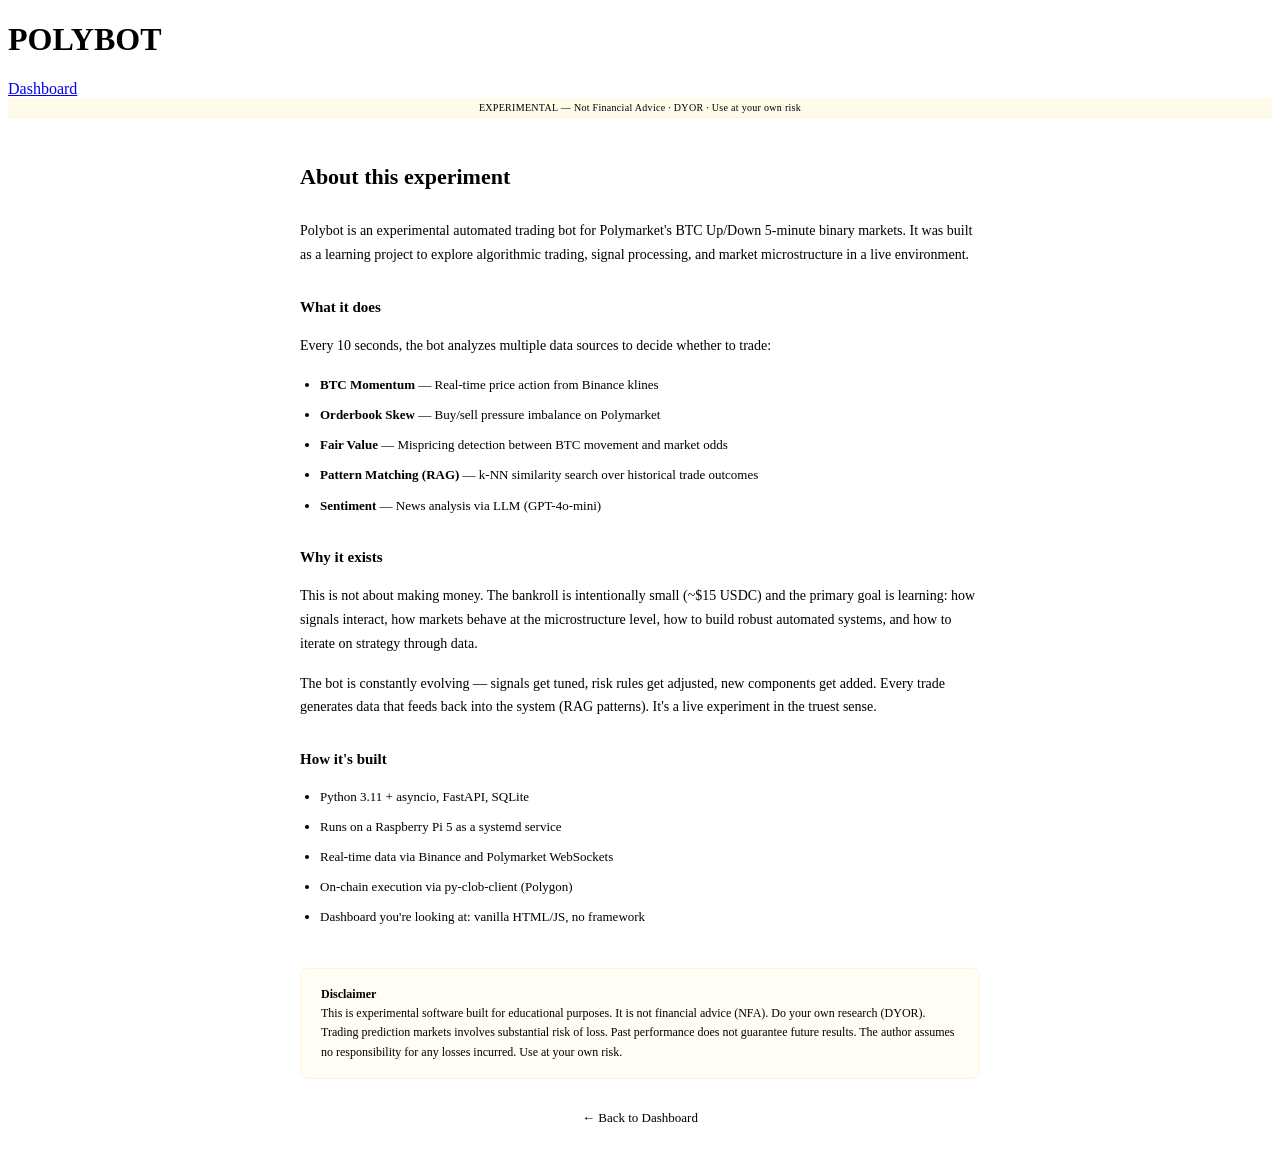
==== web/static/about.html @ 40934315 "Late-entry strategy, disable TP/SL, faster resolution, USDC swap, UI fixes - Add max_time_remaining_" ====
<!DOCTYPE html>
<html lang="en">
<head>
    <meta charset="UTF-8">
    <meta name="viewport" content="width=device-width, initial-scale=1.0">
    <title>About Polybot</title>
    <link rel="stylesheet" href="/static/style.css?v=6">
</head>
<body>
    <header>
        <div class="header-left">
            <h1>POLYBOT</h1>
        </div>
        <div class="header-right">
            <a href="/" class="header-link">Dashboard</a>
        </div>
    </header>
    <div style="padding:4px 0;background:rgba(255,200,0,0.08);border-bottom:1px solid rgba(255,200,0,0.15);text-align:center;font-family:var(--font-sans);font-size:10px;color:var(--text-dim);letter-spacing:0.3px">
        EXPERIMENTAL &mdash; Not Financial Advice &middot; DYOR &middot; Use at your own risk
    </div>

    <div style="max-width:680px;margin:40px auto;padding:0 20px;font-family:var(--font-sans);color:var(--text-primary);line-height:1.7">

        <h2 style="font-size:22px;font-weight:700;margin-bottom:24px;color:var(--text-primary)">About this experiment</h2>

        <p style="color:var(--text-dim);font-size:14px;margin-bottom:20px">
            Polybot is an experimental automated trading bot for
            <a href="https://polymarket.com" target="_blank" style="color:var(--accent);text-decoration:none">Polymarket</a>'s
            BTC Up/Down 5-minute binary markets. It was built as a learning project to explore algorithmic trading,
            signal processing, and market microstructure in a live environment.
        </p>

        <h3 style="font-size:15px;font-weight:600;margin:28px 0 12px;color:var(--text-primary)">What it does</h3>
        <p style="color:var(--text-dim);font-size:14px;margin-bottom:16px">
            Every 10 seconds, the bot analyzes multiple data sources to decide whether to trade:
        </p>
        <ul style="color:var(--text-dim);font-size:13px;margin-bottom:20px;padding-left:20px">
            <li style="margin-bottom:8px"><strong style="color:var(--text-primary)">BTC Momentum</strong> &mdash; Real-time price action from Binance klines</li>
            <li style="margin-bottom:8px"><strong style="color:var(--text-primary)">Orderbook Skew</strong> &mdash; Buy/sell pressure imbalance on Polymarket</li>
            <li style="margin-bottom:8px"><strong style="color:var(--text-primary)">Fair Value</strong> &mdash; Mispricing detection between BTC movement and market odds</li>
            <li style="margin-bottom:8px"><strong style="color:var(--text-primary)">Pattern Matching (RAG)</strong> &mdash; k-NN similarity search over historical trade outcomes</li>
            <li style="margin-bottom:8px"><strong style="color:var(--text-primary)">Sentiment</strong> &mdash; News analysis via LLM (GPT-4o-mini)</li>
        </ul>

        <h3 style="font-size:15px;font-weight:600;margin:28px 0 12px;color:var(--text-primary)">Why it exists</h3>
        <p style="color:var(--text-dim);font-size:14px;margin-bottom:16px">
            This is not about making money. The bankroll is intentionally small (~$15 USDC) and the primary
            goal is learning: how signals interact, how markets behave at the microstructure level, how to build
            robust automated systems, and how to iterate on strategy through data.
        </p>
        <p style="color:var(--text-dim);font-size:14px;margin-bottom:16px">
            The bot is constantly evolving &mdash; signals get tuned, risk rules get adjusted, new components
            get added. Every trade generates data that feeds back into the system (RAG patterns). It's a live
            experiment in the truest sense.
        </p>

        <h3 style="font-size:15px;font-weight:600;margin:28px 0 12px;color:var(--text-primary)">How it's built</h3>
        <ul style="color:var(--text-dim);font-size:13px;margin-bottom:20px;padding-left:20px">
            <li style="margin-bottom:8px">Python 3.11 + asyncio, FastAPI, SQLite</li>
            <li style="margin-bottom:8px">Runs on a Raspberry Pi 5 as a systemd service</li>
            <li style="margin-bottom:8px">Real-time data via Binance and Polymarket WebSockets</li>
            <li style="margin-bottom:8px">On-chain execution via py-clob-client (Polygon)</li>
            <li style="margin-bottom:8px">Dashboard you're looking at: vanilla HTML/JS, no framework</li>
        </ul>

        <div style="margin:40px 0 24px;padding:16px 20px;border:1px solid rgba(255,200,0,0.15);border-radius:8px;background:rgba(255,200,0,0.04);font-size:12px;color:var(--text-dim);line-height:1.6">
            <strong style="color:var(--yellow)">Disclaimer</strong><br>
            This is experimental software built for educational purposes. It is not financial advice (NFA).
            Do your own research (DYOR). Trading prediction markets involves substantial risk of loss.
            Past performance does not guarantee future results. The author assumes no responsibility
            for any losses incurred. Use at your own risk.
        </div>

        <div style="text-align:center;margin-bottom:40px">
            <a href="/" style="color:var(--accent);text-decoration:none;font-size:13px">&larr; Back to Dashboard</a>
        </div>
    </div>
</body>
</html>
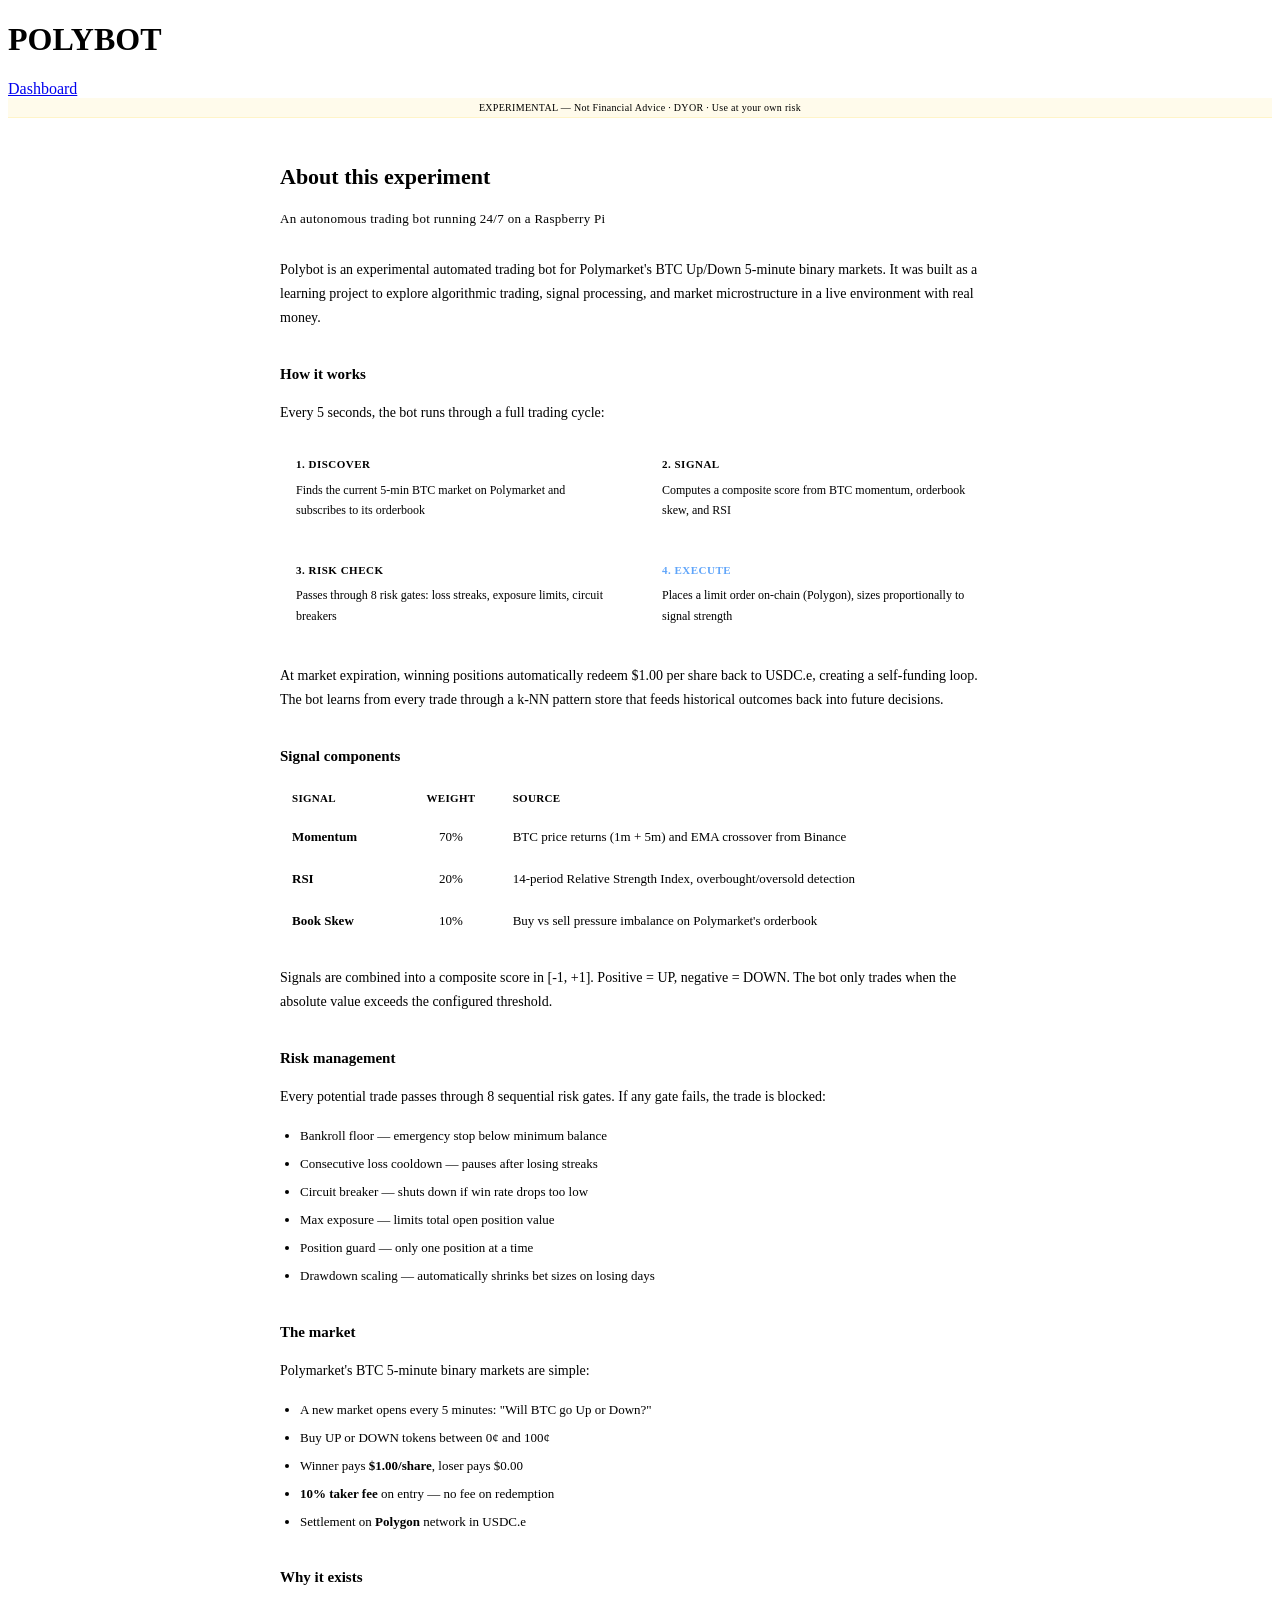
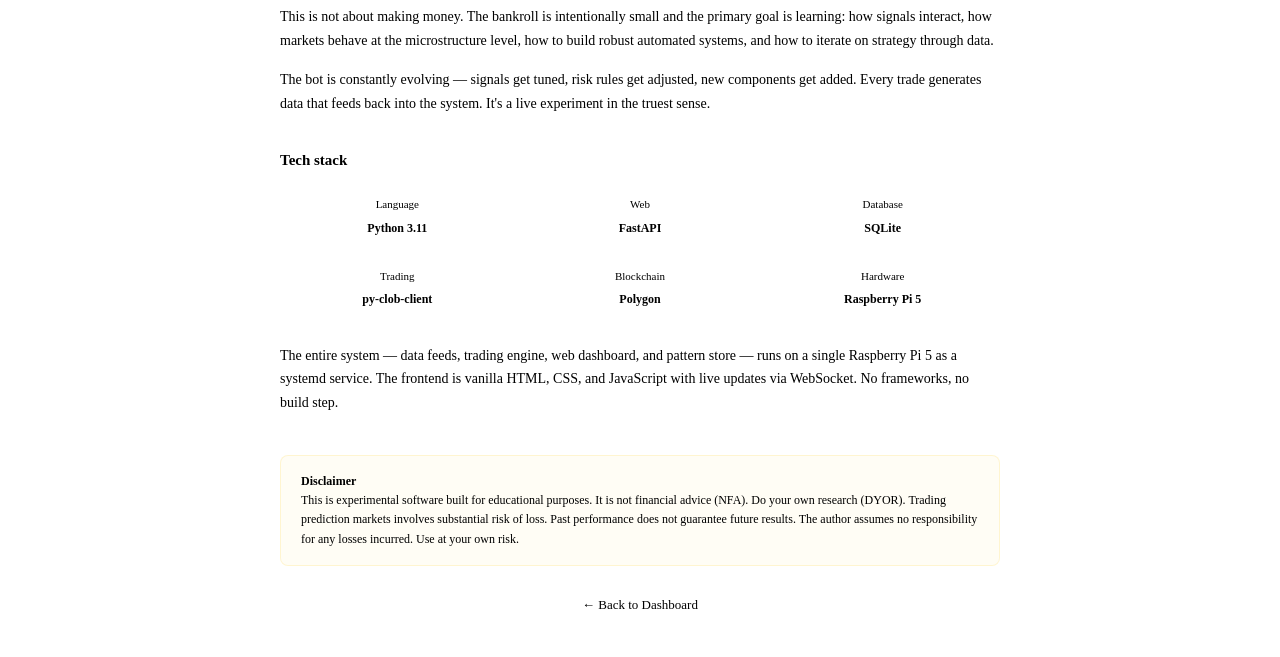
==== commit db4c48e4: "Add comprehensive README and redesign About page - Detailed README with architecture, signal engine," ====
--- a/web/static/about.html
+++ b/web/static/about.html
@@ -4,7 +4,7 @@
     <meta charset="UTF-8">
     <meta name="viewport" content="width=device-width, initial-scale=1.0">
     <title>About Polybot</title>
-    <link rel="stylesheet" href="/static/style.css?v=6">
+    <link rel="stylesheet" href="/static/style.css?v=12">
 </head>
 <body>
     <header>
@@ -19,50 +19,162 @@
         EXPERIMENTAL &mdash; Not Financial Advice &middot; DYOR &middot; Use at your own risk
     </div>
 
-    <div style="max-width:680px;margin:40px auto;padding:0 20px;font-family:var(--font-sans);color:var(--text-primary);line-height:1.7">
+    <div style="max-width:720px;margin:40px auto;padding:0 20px;font-family:var(--font-sans);color:var(--text-primary);line-height:1.7">
 
-        <h2 style="font-size:22px;font-weight:700;margin-bottom:24px;color:var(--text-primary)">About this experiment</h2>
+        <h2 style="font-size:22px;font-weight:700;margin-bottom:8px;color:var(--text-primary)">About this experiment</h2>
+        <p style="color:var(--text-dim);font-size:13px;margin-bottom:28px;letter-spacing:0.3px">
+            An autonomous trading bot running 24/7 on a Raspberry Pi
+        </p>
 
         <p style="color:var(--text-dim);font-size:14px;margin-bottom:20px">
             Polybot is an experimental automated trading bot for
             <a href="https://polymarket.com" target="_blank" style="color:var(--accent);text-decoration:none">Polymarket</a>'s
             BTC Up/Down 5-minute binary markets. It was built as a learning project to explore algorithmic trading,
-            signal processing, and market microstructure in a live environment.
+            signal processing, and market microstructure in a live environment with real money.
         </p>
 
-        <h3 style="font-size:15px;font-weight:600;margin:28px 0 12px;color:var(--text-primary)">What it does</h3>
+        <!-- How it works -->
+        <h3 style="font-size:15px;font-weight:600;margin:32px 0 12px;color:var(--text-primary)">How it works</h3>
         <p style="color:var(--text-dim);font-size:14px;margin-bottom:16px">
-            Every 10 seconds, the bot analyzes multiple data sources to decide whether to trade:
+            Every 5 seconds, the bot runs through a full trading cycle:
+        </p>
+
+        <div style="display:grid;grid-template-columns:1fr 1fr;gap:12px;margin-bottom:24px">
+            <div style="padding:14px 16px;border:1px solid var(--border);border-radius:8px;background:var(--surface-2)">
+                <div style="font-size:11px;color:var(--accent);font-weight:700;letter-spacing:0.5px;margin-bottom:6px">1. DISCOVER</div>
+                <div style="font-size:12px;color:var(--text-dim)">Finds the current 5-min BTC market on Polymarket and subscribes to its orderbook</div>
+            </div>
+            <div style="padding:14px 16px;border:1px solid var(--border);border-radius:8px;background:var(--surface-2)">
+                <div style="font-size:11px;color:var(--green);font-weight:700;letter-spacing:0.5px;margin-bottom:6px">2. SIGNAL</div>
+                <div style="font-size:12px;color:var(--text-dim)">Computes a composite score from BTC momentum, orderbook skew, and RSI</div>
+            </div>
+            <div style="padding:14px 16px;border:1px solid var(--border);border-radius:8px;background:var(--surface-2)">
+                <div style="font-size:11px;color:var(--yellow);font-weight:700;letter-spacing:0.5px;margin-bottom:6px">3. RISK CHECK</div>
+                <div style="font-size:12px;color:var(--text-dim)">Passes through 8 risk gates: loss streaks, exposure limits, circuit breakers</div>
+            </div>
+            <div style="padding:14px 16px;border:1px solid var(--border);border-radius:8px;background:var(--surface-2)">
+                <div style="font-size:11px;color:var(--blue, #60a5fa);font-weight:700;letter-spacing:0.5px;margin-bottom:6px">4. EXECUTE</div>
+                <div style="font-size:12px;color:var(--text-dim)">Places a limit order on-chain (Polygon), sizes proportionally to signal strength</div>
+            </div>
+        </div>
+
+        <p style="color:var(--text-dim);font-size:14px;margin-bottom:20px">
+            At market expiration, winning positions automatically redeem $1.00 per share back to USDC.e,
+            creating a self-funding loop. The bot learns from every trade through a k-NN pattern store
+            that feeds historical outcomes back into future decisions.
+        </p>
+
+        <!-- Signal components -->
+        <h3 style="font-size:15px;font-weight:600;margin:32px 0 12px;color:var(--text-primary)">Signal components</h3>
+
+        <table style="width:100%;font-size:13px;border-collapse:collapse;margin-bottom:24px">
+            <thead>
+                <tr style="border-bottom:1px solid var(--border)">
+                    <th style="text-align:left;padding:8px 12px;color:var(--text-dim);font-weight:600;font-size:11px;letter-spacing:0.3px">SIGNAL</th>
+                    <th style="text-align:center;padding:8px 12px;color:var(--text-dim);font-weight:600;font-size:11px;letter-spacing:0.3px">WEIGHT</th>
+                    <th style="text-align:left;padding:8px 12px;color:var(--text-dim);font-weight:600;font-size:11px;letter-spacing:0.3px">SOURCE</th>
+                </tr>
+            </thead>
+            <tbody>
+                <tr style="border-bottom:1px solid var(--border)">
+                    <td style="padding:10px 12px;color:var(--text-primary);font-weight:600">Momentum</td>
+                    <td style="padding:10px 12px;text-align:center;color:var(--accent)">70%</td>
+                    <td style="padding:10px 12px;color:var(--text-dim)">BTC price returns (1m + 5m) and EMA crossover from Binance</td>
+                </tr>
+                <tr style="border-bottom:1px solid var(--border)">
+                    <td style="padding:10px 12px;color:var(--text-primary);font-weight:600">RSI</td>
+                    <td style="padding:10px 12px;text-align:center;color:var(--accent)">20%</td>
+                    <td style="padding:10px 12px;color:var(--text-dim)">14-period Relative Strength Index, overbought/oversold detection</td>
+                </tr>
+                <tr>
+                    <td style="padding:10px 12px;color:var(--text-primary);font-weight:600">Book Skew</td>
+                    <td style="padding:10px 12px;text-align:center;color:var(--accent)">10%</td>
+                    <td style="padding:10px 12px;color:var(--text-dim)">Buy vs sell pressure imbalance on Polymarket's orderbook</td>
+                </tr>
+            </tbody>
+        </table>
+
+        <p style="color:var(--text-dim);font-size:14px;margin-bottom:20px">
+            Signals are combined into a composite score in [-1, +1]. Positive = UP, negative = DOWN.
+            The bot only trades when the absolute value exceeds the configured threshold.
+        </p>
+
+        <!-- Risk management -->
+        <h3 style="font-size:15px;font-weight:600;margin:32px 0 12px;color:var(--text-primary)">Risk management</h3>
+        <p style="color:var(--text-dim);font-size:14px;margin-bottom:16px">
+            Every potential trade passes through 8 sequential risk gates. If any gate fails, the trade is blocked:
         </p>
         <ul style="color:var(--text-dim);font-size:13px;margin-bottom:20px;padding-left:20px">
-            <li style="margin-bottom:8px"><strong style="color:var(--text-primary)">BTC Momentum</strong> &mdash; Real-time price action from Binance klines</li>
-            <li style="margin-bottom:8px"><strong style="color:var(--text-primary)">Orderbook Skew</strong> &mdash; Buy/sell pressure imbalance on Polymarket</li>
-            <li style="margin-bottom:8px"><strong style="color:var(--text-primary)">Fair Value</strong> &mdash; Mispricing detection between BTC movement and market odds</li>
-            <li style="margin-bottom:8px"><strong style="color:var(--text-primary)">Pattern Matching (RAG)</strong> &mdash; k-NN similarity search over historical trade outcomes</li>
-            <li style="margin-bottom:8px"><strong style="color:var(--text-primary)">Sentiment</strong> &mdash; News analysis via LLM (GPT-4o-mini)</li>
+            <li style="margin-bottom:6px">Bankroll floor &mdash; emergency stop below minimum balance</li>
+            <li style="margin-bottom:6px">Consecutive loss cooldown &mdash; pauses after losing streaks</li>
+            <li style="margin-bottom:6px">Circuit breaker &mdash; shuts down if win rate drops too low</li>
+            <li style="margin-bottom:6px">Max exposure &mdash; limits total open position value</li>
+            <li style="margin-bottom:6px">Position guard &mdash; only one position at a time</li>
+            <li style="margin-bottom:6px">Drawdown scaling &mdash; automatically shrinks bet sizes on losing days</li>
         </ul>
 
-        <h3 style="font-size:15px;font-weight:600;margin:28px 0 12px;color:var(--text-primary)">Why it exists</h3>
+        <!-- The market -->
+        <h3 style="font-size:15px;font-weight:600;margin:32px 0 12px;color:var(--text-primary)">The market</h3>
         <p style="color:var(--text-dim);font-size:14px;margin-bottom:16px">
-            This is not about making money. The bankroll is intentionally small (~$15 USDC) and the primary
+            Polymarket's BTC 5-minute binary markets are simple:
+        </p>
+        <ul style="color:var(--text-dim);font-size:13px;margin-bottom:20px;padding-left:20px">
+            <li style="margin-bottom:6px">A new market opens every 5 minutes: "Will BTC go Up or Down?"</li>
+            <li style="margin-bottom:6px">Buy UP or DOWN tokens between 0&cent; and 100&cent;</li>
+            <li style="margin-bottom:6px">Winner pays <strong style="color:var(--text-primary)">$1.00/share</strong>, loser pays $0.00</li>
+            <li style="margin-bottom:6px"><strong style="color:var(--text-primary)">10% taker fee</strong> on entry &mdash; no fee on redemption</li>
+            <li style="margin-bottom:6px">Settlement on <strong style="color:var(--text-primary)">Polygon</strong> network in USDC.e</li>
+        </ul>
+
+        <!-- Why it exists -->
+        <h3 style="font-size:15px;font-weight:600;margin:32px 0 12px;color:var(--text-primary)">Why it exists</h3>
+        <p style="color:var(--text-dim);font-size:14px;margin-bottom:16px">
+            This is not about making money. The bankroll is intentionally small and the primary
             goal is learning: how signals interact, how markets behave at the microstructure level, how to build
             robust automated systems, and how to iterate on strategy through data.
         </p>
         <p style="color:var(--text-dim);font-size:14px;margin-bottom:16px">
             The bot is constantly evolving &mdash; signals get tuned, risk rules get adjusted, new components
-            get added. Every trade generates data that feeds back into the system (RAG patterns). It's a live
+            get added. Every trade generates data that feeds back into the system. It's a live
             experiment in the truest sense.
         </p>
 
-        <h3 style="font-size:15px;font-weight:600;margin:28px 0 12px;color:var(--text-primary)">How it's built</h3>
-        <ul style="color:var(--text-dim);font-size:13px;margin-bottom:20px;padding-left:20px">
-            <li style="margin-bottom:8px">Python 3.11 + asyncio, FastAPI, SQLite</li>
-            <li style="margin-bottom:8px">Runs on a Raspberry Pi 5 as a systemd service</li>
-            <li style="margin-bottom:8px">Real-time data via Binance and Polymarket WebSockets</li>
-            <li style="margin-bottom:8px">On-chain execution via py-clob-client (Polygon)</li>
-            <li style="margin-bottom:8px">Dashboard you're looking at: vanilla HTML/JS, no framework</li>
-        </ul>
+        <!-- Tech stack -->
+        <h3 style="font-size:15px;font-weight:600;margin:32px 0 12px;color:var(--text-primary)">Tech stack</h3>
+        <div style="display:grid;grid-template-columns:repeat(3, 1fr);gap:8px;margin-bottom:24px">
+            <div style="padding:10px 12px;border:1px solid var(--border);border-radius:6px;text-align:center">
+                <div style="font-size:11px;color:var(--text-dim);margin-bottom:4px">Language</div>
+                <div style="font-size:12px;color:var(--text-primary);font-weight:600">Python 3.11</div>
+            </div>
+            <div style="padding:10px 12px;border:1px solid var(--border);border-radius:6px;text-align:center">
+                <div style="font-size:11px;color:var(--text-dim);margin-bottom:4px">Web</div>
+                <div style="font-size:12px;color:var(--text-primary);font-weight:600">FastAPI</div>
+            </div>
+            <div style="padding:10px 12px;border:1px solid var(--border);border-radius:6px;text-align:center">
+                <div style="font-size:11px;color:var(--text-dim);margin-bottom:4px">Database</div>
+                <div style="font-size:12px;color:var(--text-primary);font-weight:600">SQLite</div>
+            </div>
+            <div style="padding:10px 12px;border:1px solid var(--border);border-radius:6px;text-align:center">
+                <div style="font-size:11px;color:var(--text-dim);margin-bottom:4px">Trading</div>
+                <div style="font-size:12px;color:var(--text-primary);font-weight:600">py-clob-client</div>
+            </div>
+            <div style="padding:10px 12px;border:1px solid var(--border);border-radius:6px;text-align:center">
+                <div style="font-size:11px;color:var(--text-dim);margin-bottom:4px">Blockchain</div>
+                <div style="font-size:12px;color:var(--text-primary);font-weight:600">Polygon</div>
+            </div>
+            <div style="padding:10px 12px;border:1px solid var(--border);border-radius:6px;text-align:center">
+                <div style="font-size:11px;color:var(--text-dim);margin-bottom:4px">Hardware</div>
+                <div style="font-size:12px;color:var(--text-primary);font-weight:600">Raspberry Pi 5</div>
+            </div>
+        </div>
 
+        <p style="color:var(--text-dim);font-size:14px;margin-bottom:16px">
+            The entire system &mdash; data feeds, trading engine, web dashboard, and pattern store &mdash; runs
+            on a single Raspberry Pi 5 as a systemd service. The frontend is vanilla HTML, CSS, and JavaScript
+            with live updates via WebSocket. No frameworks, no build step.
+        </p>
+
+        <!-- Disclaimer -->
         <div style="margin:40px 0 24px;padding:16px 20px;border:1px solid rgba(255,200,0,0.15);border-radius:8px;background:rgba(255,200,0,0.04);font-size:12px;color:var(--text-dim);line-height:1.6">
             <strong style="color:var(--yellow)">Disclaimer</strong><br>
             This is experimental software built for educational purposes. It is not financial advice (NFA).
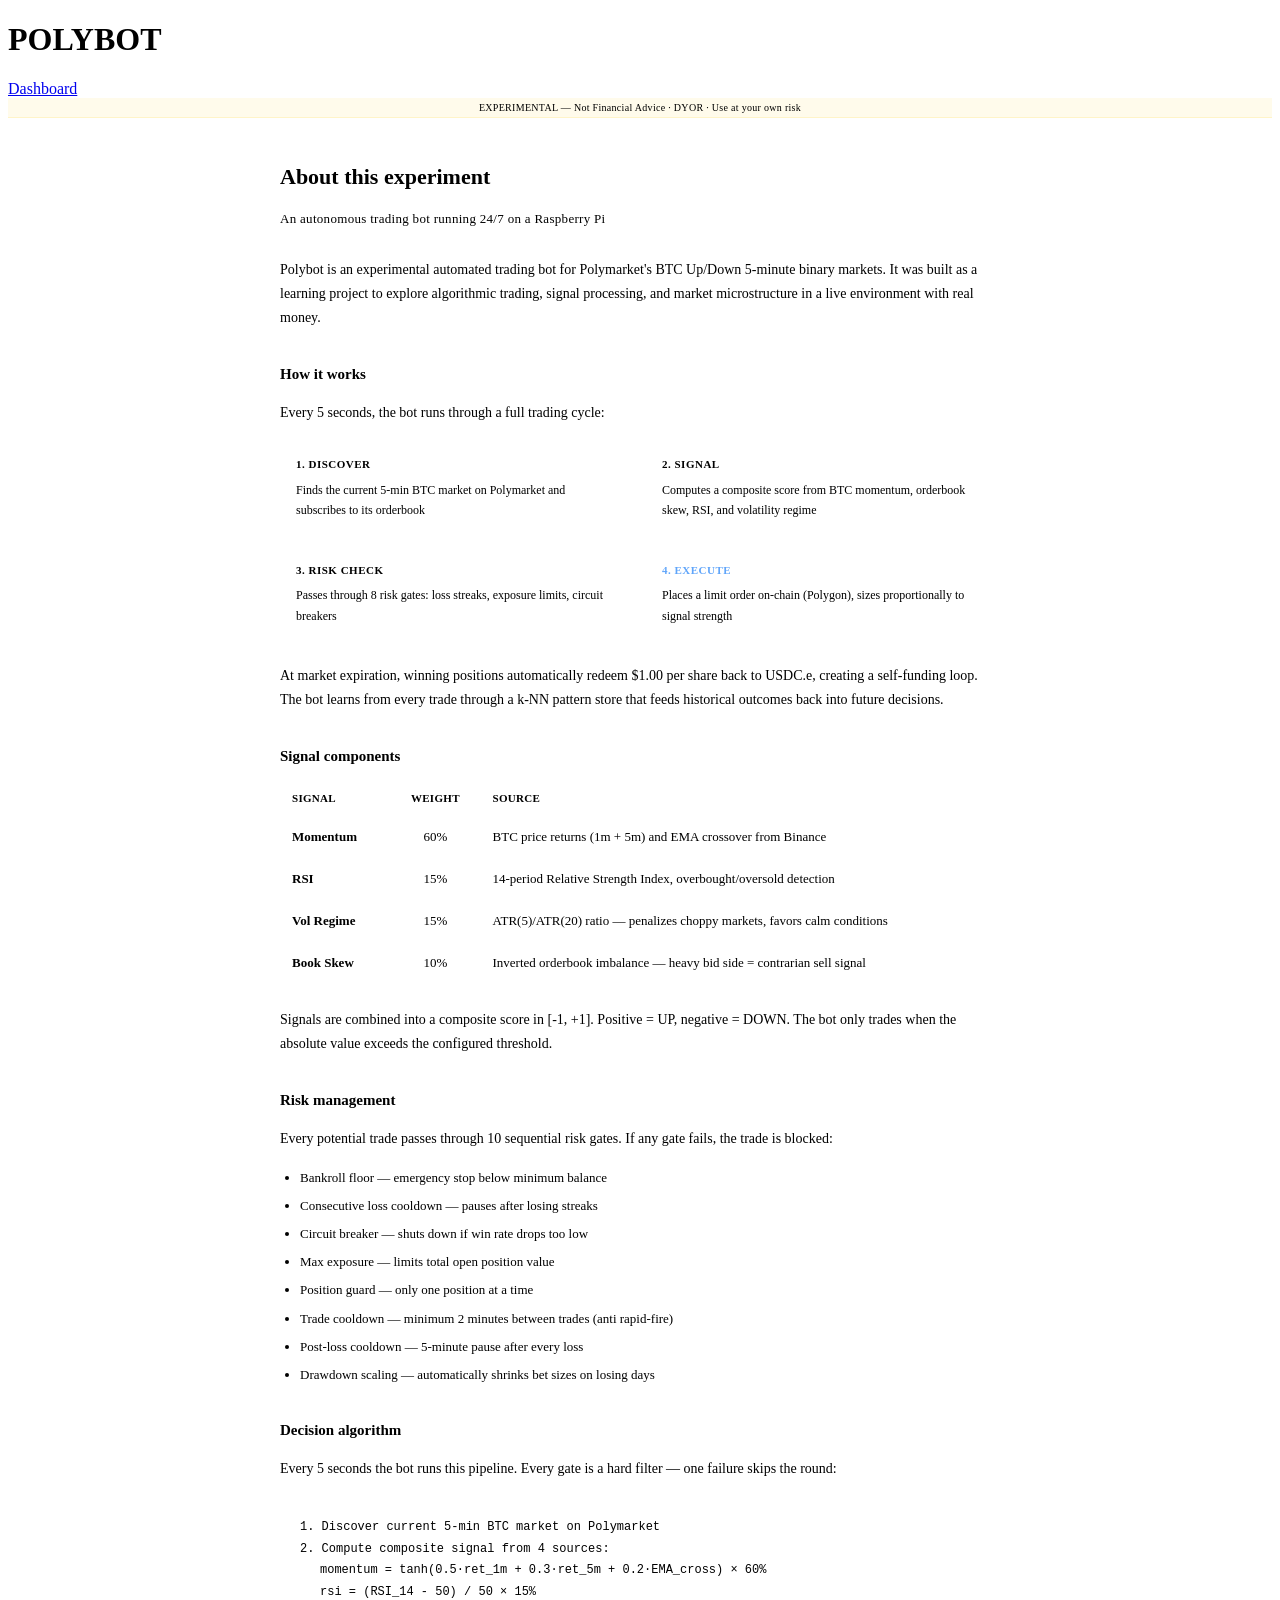
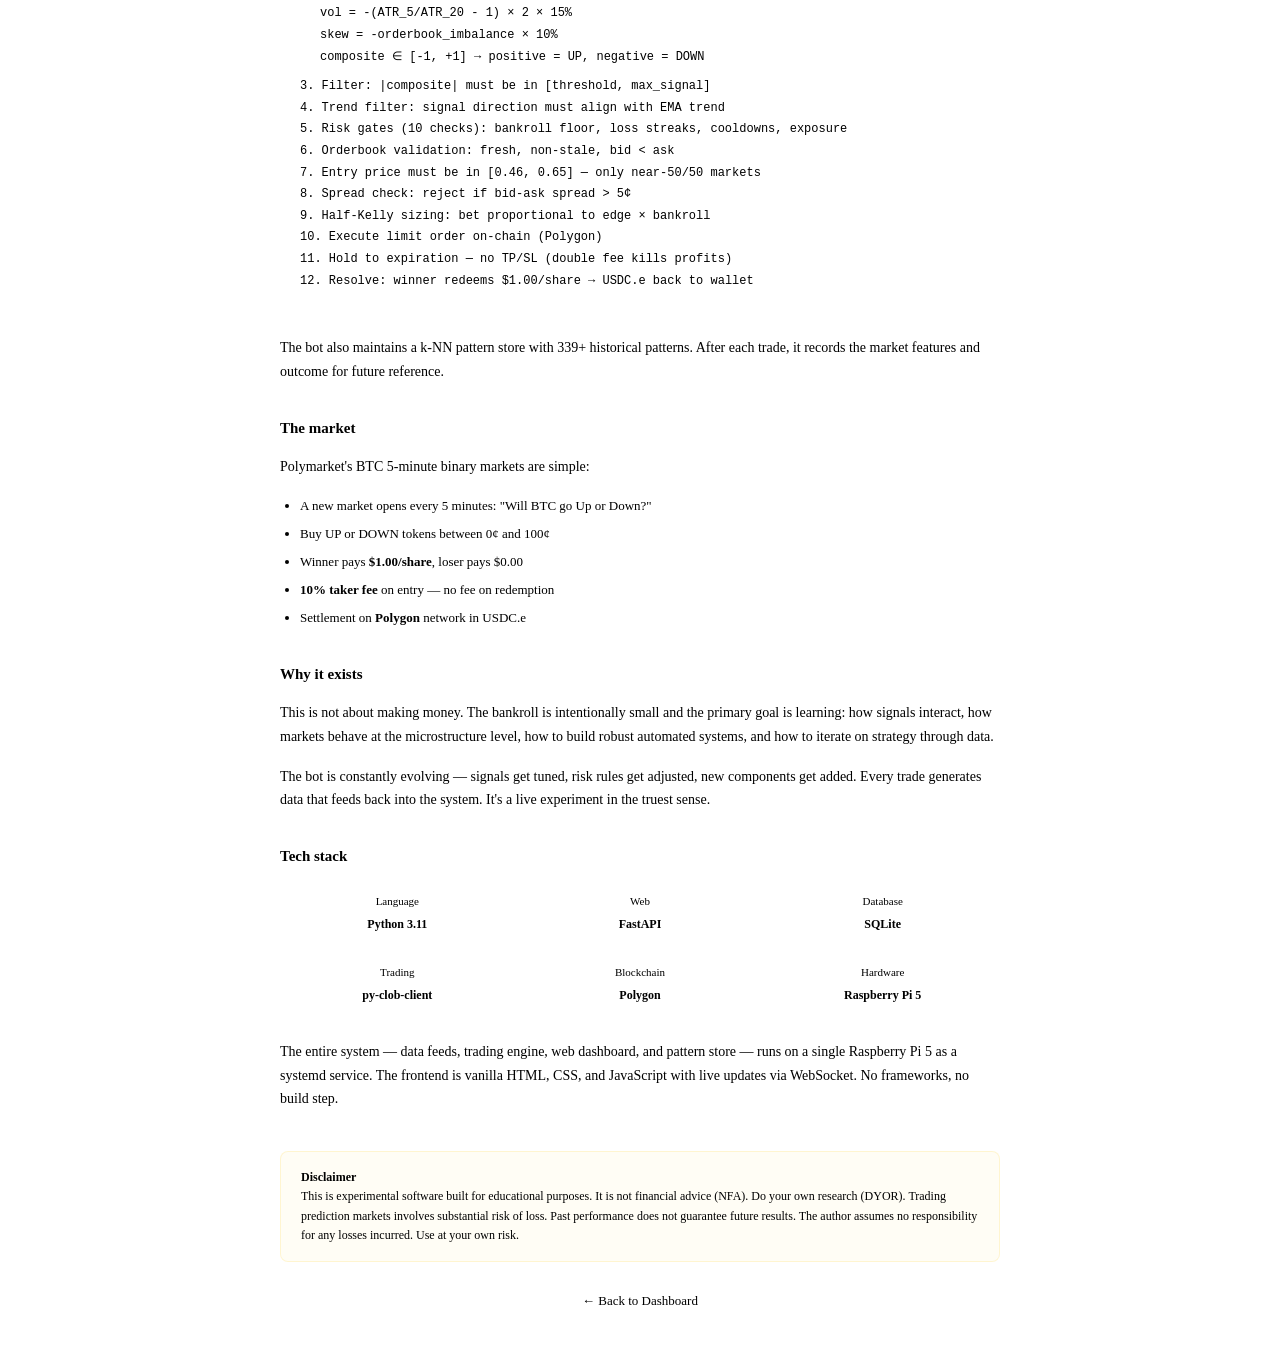
==== commit 0e5d95c3: "Data-driven signal improvements: inverted book_skew, vol regime signal, post-loss cooldown - Reduce " ====
--- a/web/static/about.html
+++ b/web/static/about.html
@@ -46,7 +46,7 @@
             </div>
             <div style="padding:14px 16px;border:1px solid var(--border);border-radius:8px;background:var(--surface-2)">
                 <div style="font-size:11px;color:var(--green);font-weight:700;letter-spacing:0.5px;margin-bottom:6px">2. SIGNAL</div>
-                <div style="font-size:12px;color:var(--text-dim)">Computes a composite score from BTC momentum, orderbook skew, and RSI</div>
+                <div style="font-size:12px;color:var(--text-dim)">Computes a composite score from BTC momentum, orderbook skew, RSI, and volatility regime</div>
             </div>
             <div style="padding:14px 16px;border:1px solid var(--border);border-radius:8px;background:var(--surface-2)">
                 <div style="font-size:11px;color:var(--yellow);font-weight:700;letter-spacing:0.5px;margin-bottom:6px">3. RISK CHECK</div>
@@ -78,18 +78,23 @@
             <tbody>
                 <tr style="border-bottom:1px solid var(--border)">
                     <td style="padding:10px 12px;color:var(--text-primary);font-weight:600">Momentum</td>
-                    <td style="padding:10px 12px;text-align:center;color:var(--accent)">70%</td>
+                    <td style="padding:10px 12px;text-align:center;color:var(--accent)">60%</td>
                     <td style="padding:10px 12px;color:var(--text-dim)">BTC price returns (1m + 5m) and EMA crossover from Binance</td>
                 </tr>
                 <tr style="border-bottom:1px solid var(--border)">
                     <td style="padding:10px 12px;color:var(--text-primary);font-weight:600">RSI</td>
-                    <td style="padding:10px 12px;text-align:center;color:var(--accent)">20%</td>
+                    <td style="padding:10px 12px;text-align:center;color:var(--accent)">15%</td>
                     <td style="padding:10px 12px;color:var(--text-dim)">14-period Relative Strength Index, overbought/oversold detection</td>
+                </tr>
+                <tr style="border-bottom:1px solid var(--border)">
+                    <td style="padding:10px 12px;color:var(--text-primary);font-weight:600">Vol Regime</td>
+                    <td style="padding:10px 12px;text-align:center;color:var(--accent)">15%</td>
+                    <td style="padding:10px 12px;color:var(--text-dim)">ATR(5)/ATR(20) ratio &mdash; penalizes choppy markets, favors calm conditions</td>
                 </tr>
                 <tr>
                     <td style="padding:10px 12px;color:var(--text-primary);font-weight:600">Book Skew</td>
                     <td style="padding:10px 12px;text-align:center;color:var(--accent)">10%</td>
-                    <td style="padding:10px 12px;color:var(--text-dim)">Buy vs sell pressure imbalance on Polymarket's orderbook</td>
+                    <td style="padding:10px 12px;color:var(--text-dim)">Inverted orderbook imbalance &mdash; heavy bid side = contrarian sell signal</td>
                 </tr>
             </tbody>
         </table>
@@ -102,7 +107,7 @@
         <!-- Risk management -->
         <h3 style="font-size:15px;font-weight:600;margin:32px 0 12px;color:var(--text-primary)">Risk management</h3>
         <p style="color:var(--text-dim);font-size:14px;margin-bottom:16px">
-            Every potential trade passes through 8 sequential risk gates. If any gate fails, the trade is blocked:
+            Every potential trade passes through 10 sequential risk gates. If any gate fails, the trade is blocked:
         </p>
         <ul style="color:var(--text-dim);font-size:13px;margin-bottom:20px;padding-left:20px">
             <li style="margin-bottom:6px">Bankroll floor &mdash; emergency stop below minimum balance</li>
@@ -110,8 +115,41 @@
             <li style="margin-bottom:6px">Circuit breaker &mdash; shuts down if win rate drops too low</li>
             <li style="margin-bottom:6px">Max exposure &mdash; limits total open position value</li>
             <li style="margin-bottom:6px">Position guard &mdash; only one position at a time</li>
+            <li style="margin-bottom:6px">Trade cooldown &mdash; minimum 2 minutes between trades (anti rapid-fire)</li>
+            <li style="margin-bottom:6px">Post-loss cooldown &mdash; 5-minute pause after every loss</li>
             <li style="margin-bottom:6px">Drawdown scaling &mdash; automatically shrinks bet sizes on losing days</li>
         </ul>
+
+        <!-- Decision algorithm -->
+        <h3 style="font-size:15px;font-weight:600;margin:32px 0 12px;color:var(--text-primary)">Decision algorithm</h3>
+        <p style="color:var(--text-dim);font-size:14px;margin-bottom:16px">
+            Every 5 seconds the bot runs this pipeline. Every gate is a hard filter &mdash; one failure skips the round:
+        </p>
+
+        <div style="font-family:var(--font-mono, monospace);font-size:12px;color:var(--text-dim);background:var(--surface-2);border:1px solid var(--border);border-radius:8px;padding:20px;margin-bottom:24px;line-height:1.8;overflow-x:auto">
+            <div><span style="color:var(--accent)">1.</span> Discover current 5-min BTC market on Polymarket</div>
+            <div><span style="color:var(--accent)">2.</span> Compute composite signal from 4 sources:</div>
+            <div style="padding-left:20px">momentum = tanh(0.5&middot;ret_1m + 0.3&middot;ret_5m + 0.2&middot;EMA_cross) &times; 60%</div>
+            <div style="padding-left:20px">rsi = (RSI_14 - 50) / 50 &times; 15%</div>
+            <div style="padding-left:20px">vol = -(ATR_5/ATR_20 - 1) &times; 2 &times; 15%</div>
+            <div style="padding-left:20px">skew = -orderbook_imbalance &times; 10%</div>
+            <div style="padding-left:20px;color:var(--text-primary)">composite &isin; [-1, +1] &rarr; positive = UP, negative = DOWN</div>
+            <div style="margin-top:8px"><span style="color:var(--accent)">3.</span> Filter: |composite| must be in [threshold, max_signal]</div>
+            <div><span style="color:var(--accent)">4.</span> Trend filter: signal direction must align with EMA trend</div>
+            <div><span style="color:var(--accent)">5.</span> Risk gates (10 checks): bankroll floor, loss streaks, cooldowns, exposure</div>
+            <div><span style="color:var(--accent)">6.</span> Orderbook validation: fresh, non-stale, bid &lt; ask</div>
+            <div><span style="color:var(--accent)">7.</span> Entry price must be in [0.46, 0.65] &mdash; only near-50/50 markets</div>
+            <div><span style="color:var(--accent)">8.</span> Spread check: reject if bid-ask spread &gt; 5&cent;</div>
+            <div><span style="color:var(--accent)">9.</span> Half-Kelly sizing: bet proportional to edge &times; bankroll</div>
+            <div><span style="color:var(--accent)">10.</span> Execute limit order on-chain (Polygon)</div>
+            <div><span style="color:var(--accent)">11.</span> Hold to expiration &mdash; no TP/SL (double fee kills profits)</div>
+            <div><span style="color:var(--accent)">12.</span> Resolve: winner redeems $1.00/share &rarr; USDC.e back to wallet</div>
+        </div>
+
+        <p style="color:var(--text-dim);font-size:14px;margin-bottom:20px">
+            The bot also maintains a k-NN pattern store with 339+ historical patterns.
+            After each trade, it records the market features and outcome for future reference.
+        </p>
 
         <!-- The market -->
         <h3 style="font-size:15px;font-weight:600;margin:32px 0 12px;color:var(--text-primary)">The market</h3>
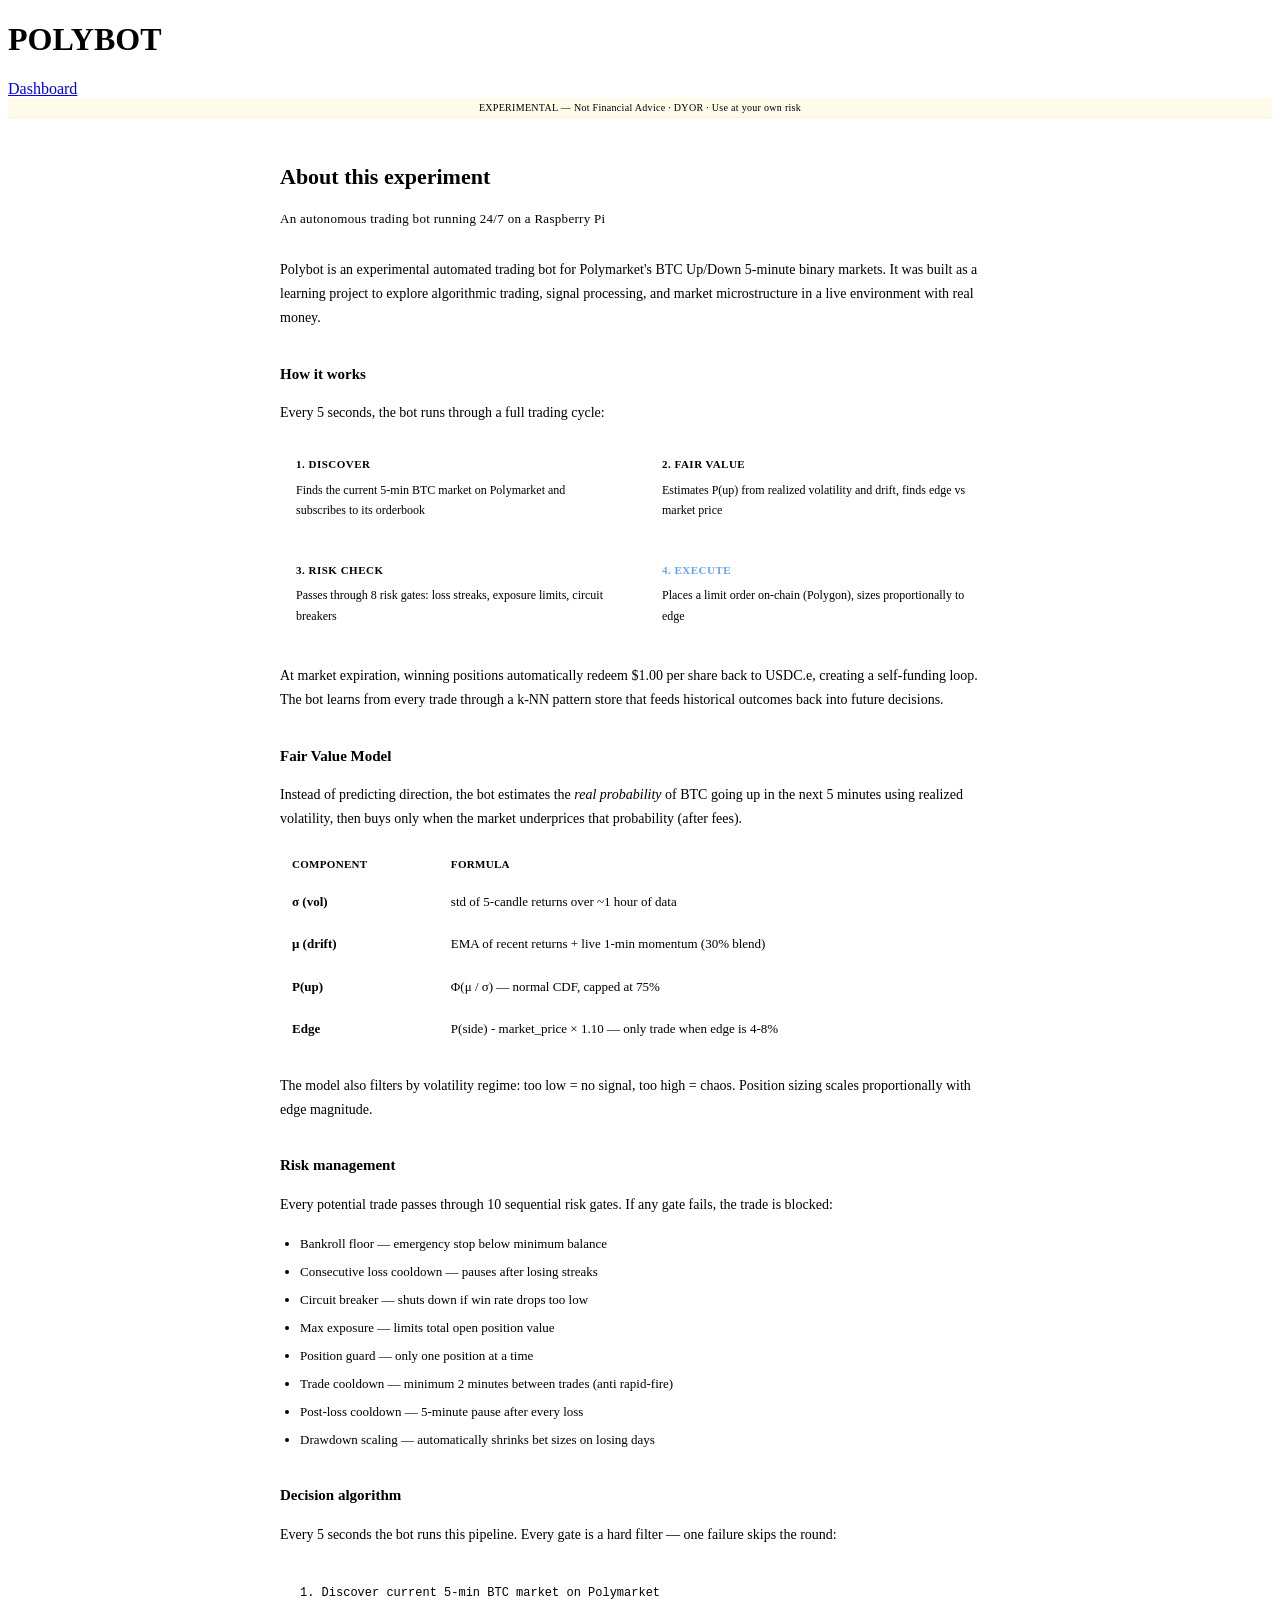
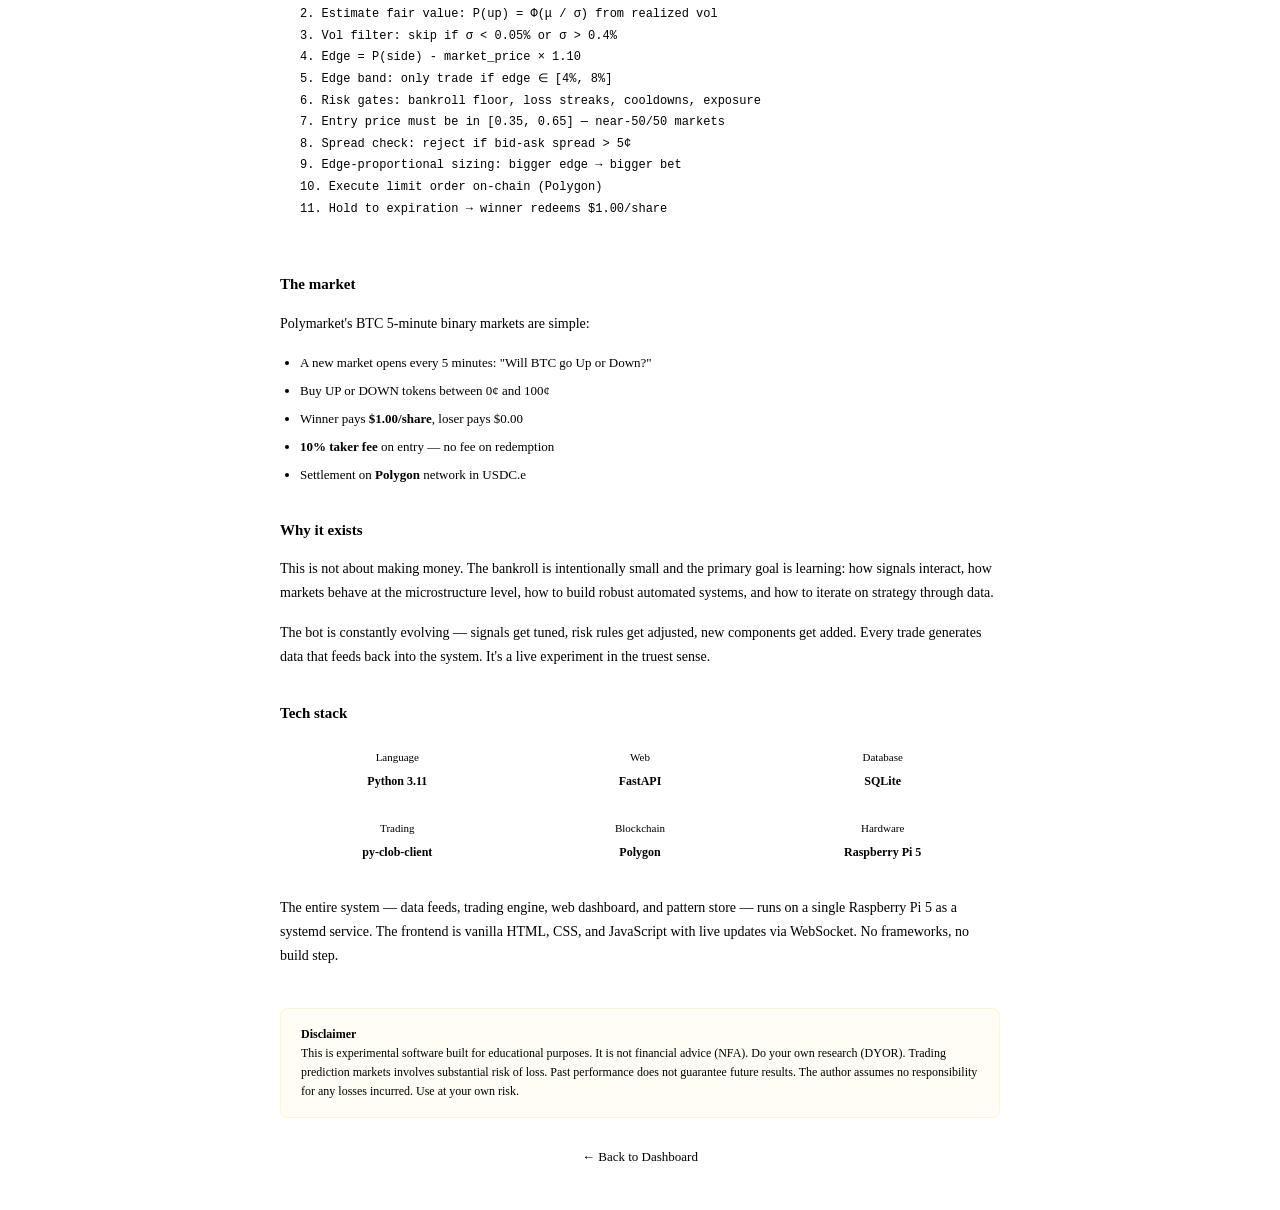
==== commit f6cdba21: "update: engine refactor, fair value module, dashboard UI overhaul, and risk improvements Co-Authored" ====
--- a/web/static/about.html
+++ b/web/static/about.html
@@ -45,8 +45,8 @@
                 <div style="font-size:12px;color:var(--text-dim)">Finds the current 5-min BTC market on Polymarket and subscribes to its orderbook</div>
             </div>
             <div style="padding:14px 16px;border:1px solid var(--border);border-radius:8px;background:var(--surface-2)">
-                <div style="font-size:11px;color:var(--green);font-weight:700;letter-spacing:0.5px;margin-bottom:6px">2. SIGNAL</div>
-                <div style="font-size:12px;color:var(--text-dim)">Computes a composite score from BTC momentum, orderbook skew, RSI, and volatility regime</div>
+                <div style="font-size:11px;color:var(--green);font-weight:700;letter-spacing:0.5px;margin-bottom:6px">2. FAIR VALUE</div>
+                <div style="font-size:12px;color:var(--text-dim)">Estimates P(up) from realized volatility and drift, finds edge vs market price</div>
             </div>
             <div style="padding:14px 16px;border:1px solid var(--border);border-radius:8px;background:var(--surface-2)">
                 <div style="font-size:11px;color:var(--yellow);font-weight:700;letter-spacing:0.5px;margin-bottom:6px">3. RISK CHECK</div>
@@ -54,7 +54,7 @@
             </div>
             <div style="padding:14px 16px;border:1px solid var(--border);border-radius:8px;background:var(--surface-2)">
                 <div style="font-size:11px;color:var(--blue, #60a5fa);font-weight:700;letter-spacing:0.5px;margin-bottom:6px">4. EXECUTE</div>
-                <div style="font-size:12px;color:var(--text-dim)">Places a limit order on-chain (Polygon), sizes proportionally to signal strength</div>
+                <div style="font-size:12px;color:var(--text-dim)">Places a limit order on-chain (Polygon), sizes proportionally to edge</div>
             </div>
         </div>
 
@@ -64,44 +64,44 @@
             that feeds historical outcomes back into future decisions.
         </p>
 
-        <!-- Signal components -->
-        <h3 style="font-size:15px;font-weight:600;margin:32px 0 12px;color:var(--text-primary)">Signal components</h3>
+        <!-- Fair Value Model -->
+        <h3 style="font-size:15px;font-weight:600;margin:32px 0 12px;color:var(--text-primary)">Fair Value Model</h3>
+
+        <p style="color:var(--text-dim);font-size:14px;margin-bottom:16px">
+            Instead of predicting direction, the bot estimates the <em>real probability</em> of BTC going up in the next 5 minutes
+            using realized volatility, then buys only when the market underprices that probability (after fees).
+        </p>
 
         <table style="width:100%;font-size:13px;border-collapse:collapse;margin-bottom:24px">
             <thead>
                 <tr style="border-bottom:1px solid var(--border)">
-                    <th style="text-align:left;padding:8px 12px;color:var(--text-dim);font-weight:600;font-size:11px;letter-spacing:0.3px">SIGNAL</th>
-                    <th style="text-align:center;padding:8px 12px;color:var(--text-dim);font-weight:600;font-size:11px;letter-spacing:0.3px">WEIGHT</th>
-                    <th style="text-align:left;padding:8px 12px;color:var(--text-dim);font-weight:600;font-size:11px;letter-spacing:0.3px">SOURCE</th>
+                    <th style="text-align:left;padding:8px 12px;color:var(--text-dim);font-weight:600;font-size:11px;letter-spacing:0.3px">COMPONENT</th>
+                    <th style="text-align:left;padding:8px 12px;color:var(--text-dim);font-weight:600;font-size:11px;letter-spacing:0.3px">FORMULA</th>
                 </tr>
             </thead>
             <tbody>
                 <tr style="border-bottom:1px solid var(--border)">
-                    <td style="padding:10px 12px;color:var(--text-primary);font-weight:600">Momentum</td>
-                    <td style="padding:10px 12px;text-align:center;color:var(--accent)">60%</td>
-                    <td style="padding:10px 12px;color:var(--text-dim)">BTC price returns (1m + 5m) and EMA crossover from Binance</td>
-                </tr>
-                <tr style="border-bottom:1px solid var(--border)">
-                    <td style="padding:10px 12px;color:var(--text-primary);font-weight:600">RSI</td>
-                    <td style="padding:10px 12px;text-align:center;color:var(--accent)">15%</td>
-                    <td style="padding:10px 12px;color:var(--text-dim)">14-period Relative Strength Index, overbought/oversold detection</td>
-                </tr>
-                <tr style="border-bottom:1px solid var(--border)">
-                    <td style="padding:10px 12px;color:var(--text-primary);font-weight:600">Vol Regime</td>
-                    <td style="padding:10px 12px;text-align:center;color:var(--accent)">15%</td>
-                    <td style="padding:10px 12px;color:var(--text-dim)">ATR(5)/ATR(20) ratio &mdash; penalizes choppy markets, favors calm conditions</td>
+                    <td style="padding:10px 12px;color:var(--text-primary);font-weight:600">&sigma; (vol)</td>
+                    <td style="padding:10px 12px;color:var(--text-dim)">std of 5-candle returns over ~1 hour of data</td>
+                </tr>
+                <tr style="border-bottom:1px solid var(--border)">
+                    <td style="padding:10px 12px;color:var(--text-primary);font-weight:600">&mu; (drift)</td>
+                    <td style="padding:10px 12px;color:var(--text-dim)">EMA of recent returns + live 1-min momentum (30% blend)</td>
+                </tr>
+                <tr style="border-bottom:1px solid var(--border)">
+                    <td style="padding:10px 12px;color:var(--text-primary);font-weight:600">P(up)</td>
+                    <td style="padding:10px 12px;color:var(--text-dim)">&Phi;(&mu; / &sigma;) &mdash; normal CDF, capped at 75%</td>
                 </tr>
                 <tr>
-                    <td style="padding:10px 12px;color:var(--text-primary);font-weight:600">Book Skew</td>
-                    <td style="padding:10px 12px;text-align:center;color:var(--accent)">10%</td>
-                    <td style="padding:10px 12px;color:var(--text-dim)">Inverted orderbook imbalance &mdash; heavy bid side = contrarian sell signal</td>
+                    <td style="padding:10px 12px;color:var(--text-primary);font-weight:600">Edge</td>
+                    <td style="padding:10px 12px;color:var(--text-dim)">P(side) - market_price &times; 1.10 &mdash; only trade when edge is 4-8%</td>
                 </tr>
             </tbody>
         </table>
 
         <p style="color:var(--text-dim);font-size:14px;margin-bottom:20px">
-            Signals are combined into a composite score in [-1, +1]. Positive = UP, negative = DOWN.
-            The bot only trades when the absolute value exceeds the configured threshold.
+            The model also filters by volatility regime: too low = no signal, too high = chaos.
+            Position sizing scales proportionally with edge magnitude.
         </p>
 
         <!-- Risk management -->
@@ -128,28 +128,17 @@
 
         <div style="font-family:var(--font-mono, monospace);font-size:12px;color:var(--text-dim);background:var(--surface-2);border:1px solid var(--border);border-radius:8px;padding:20px;margin-bottom:24px;line-height:1.8;overflow-x:auto">
             <div><span style="color:var(--accent)">1.</span> Discover current 5-min BTC market on Polymarket</div>
-            <div><span style="color:var(--accent)">2.</span> Compute composite signal from 4 sources:</div>
-            <div style="padding-left:20px">momentum = tanh(0.5&middot;ret_1m + 0.3&middot;ret_5m + 0.2&middot;EMA_cross) &times; 60%</div>
-            <div style="padding-left:20px">rsi = (RSI_14 - 50) / 50 &times; 15%</div>
-            <div style="padding-left:20px">vol = -(ATR_5/ATR_20 - 1) &times; 2 &times; 15%</div>
-            <div style="padding-left:20px">skew = -orderbook_imbalance &times; 10%</div>
-            <div style="padding-left:20px;color:var(--text-primary)">composite &isin; [-1, +1] &rarr; positive = UP, negative = DOWN</div>
-            <div style="margin-top:8px"><span style="color:var(--accent)">3.</span> Filter: |composite| must be in [threshold, max_signal]</div>
-            <div><span style="color:var(--accent)">4.</span> Trend filter: signal direction must align with EMA trend</div>
-            <div><span style="color:var(--accent)">5.</span> Risk gates (10 checks): bankroll floor, loss streaks, cooldowns, exposure</div>
-            <div><span style="color:var(--accent)">6.</span> Orderbook validation: fresh, non-stale, bid &lt; ask</div>
-            <div><span style="color:var(--accent)">7.</span> Entry price must be in [0.46, 0.65] &mdash; only near-50/50 markets</div>
+            <div><span style="color:var(--accent)">2.</span> Estimate fair value: P(up) = &Phi;(&mu; / &sigma;) from realized vol</div>
+            <div><span style="color:var(--accent)">3.</span> Vol filter: skip if &sigma; &lt; 0.05% or &sigma; &gt; 0.4%</div>
+            <div><span style="color:var(--accent)">4.</span> Edge = P(side) - market_price &times; 1.10</div>
+            <div><span style="color:var(--accent)">5.</span> Edge band: only trade if edge &isin; [4%, 8%]</div>
+            <div><span style="color:var(--accent)">6.</span> Risk gates: bankroll floor, loss streaks, cooldowns, exposure</div>
+            <div><span style="color:var(--accent)">7.</span> Entry price must be in [0.35, 0.65] &mdash; near-50/50 markets</div>
             <div><span style="color:var(--accent)">8.</span> Spread check: reject if bid-ask spread &gt; 5&cent;</div>
-            <div><span style="color:var(--accent)">9.</span> Half-Kelly sizing: bet proportional to edge &times; bankroll</div>
+            <div><span style="color:var(--accent)">9.</span> Edge-proportional sizing: bigger edge &rarr; bigger bet</div>
             <div><span style="color:var(--accent)">10.</span> Execute limit order on-chain (Polygon)</div>
-            <div><span style="color:var(--accent)">11.</span> Hold to expiration &mdash; no TP/SL (double fee kills profits)</div>
-            <div><span style="color:var(--accent)">12.</span> Resolve: winner redeems $1.00/share &rarr; USDC.e back to wallet</div>
-        </div>
-
-        <p style="color:var(--text-dim);font-size:14px;margin-bottom:20px">
-            The bot also maintains a k-NN pattern store with 339+ historical patterns.
-            After each trade, it records the market features and outcome for future reference.
-        </p>
+            <div><span style="color:var(--accent)">11.</span> Hold to expiration &rarr; winner redeems $1.00/share</div>
+        </div>
 
         <!-- The market -->
         <h3 style="font-size:15px;font-weight:600;margin:32px 0 12px;color:var(--text-primary)">The market</h3>
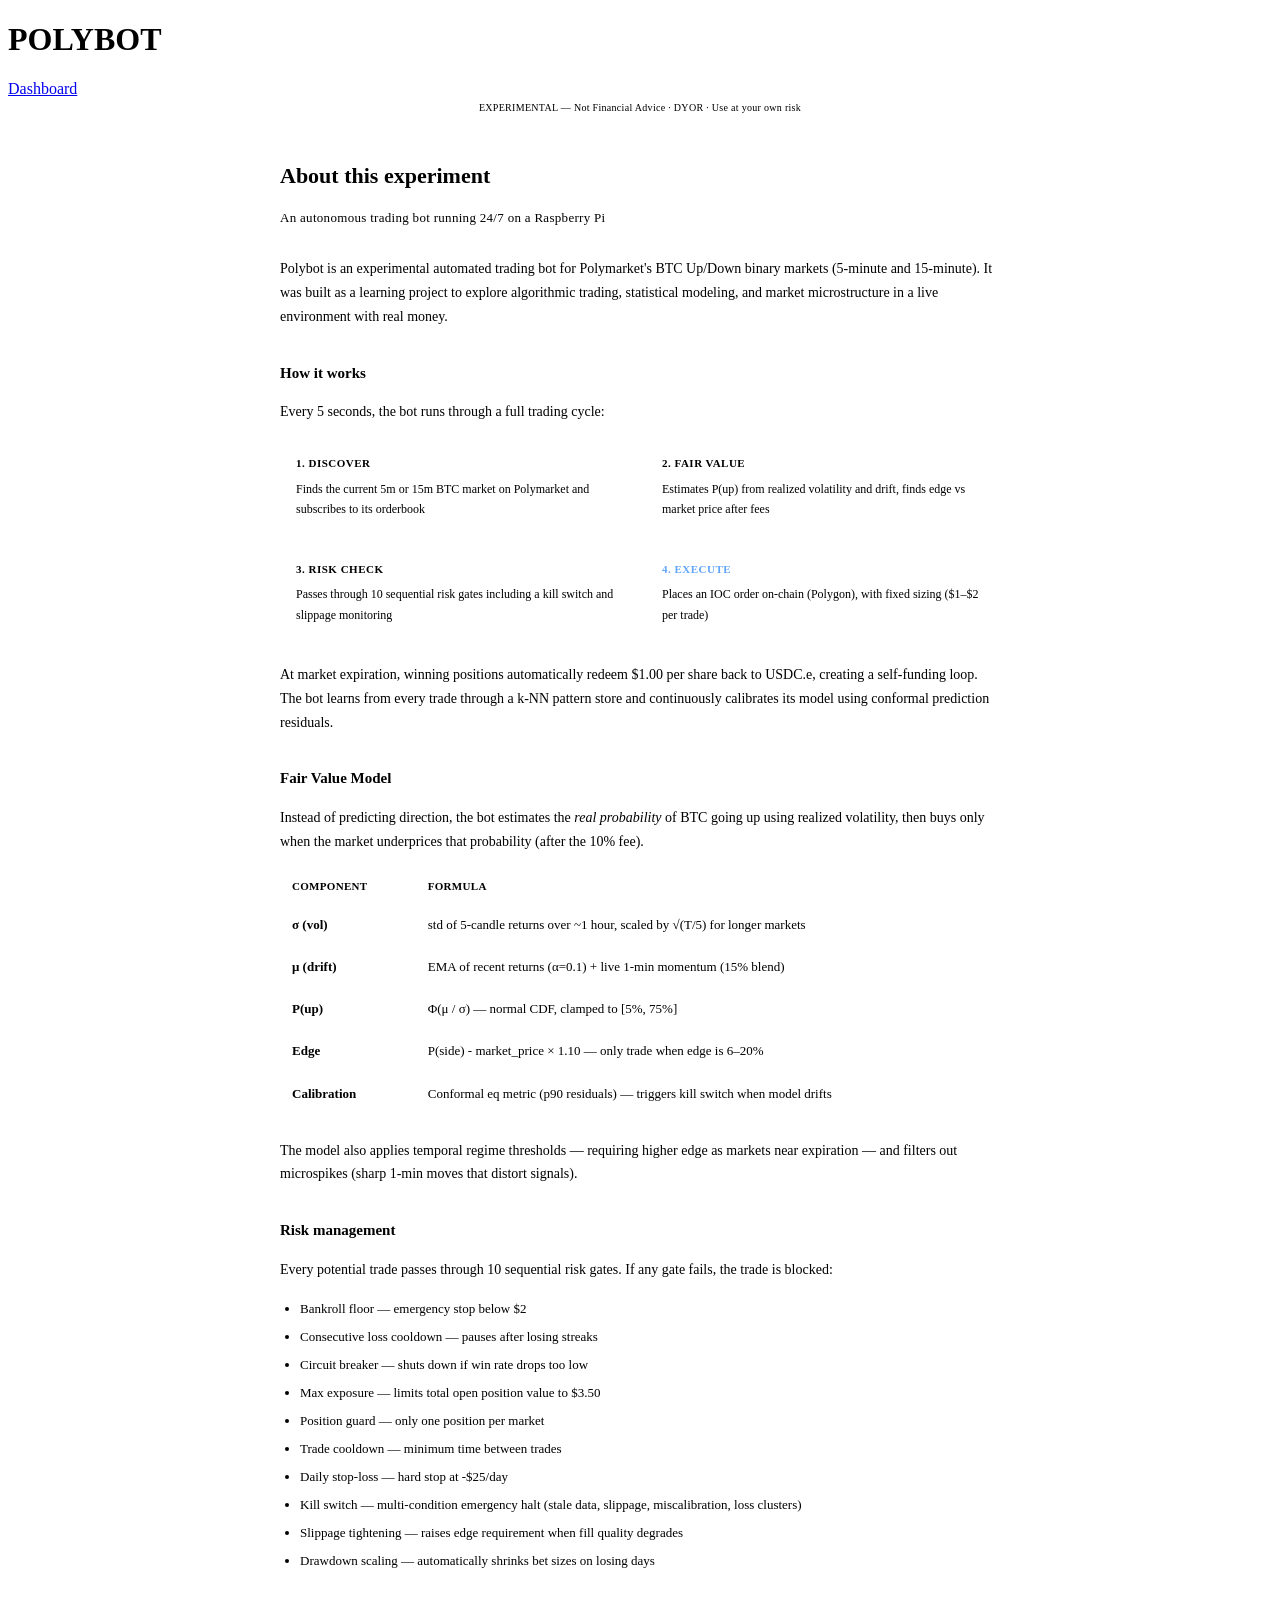
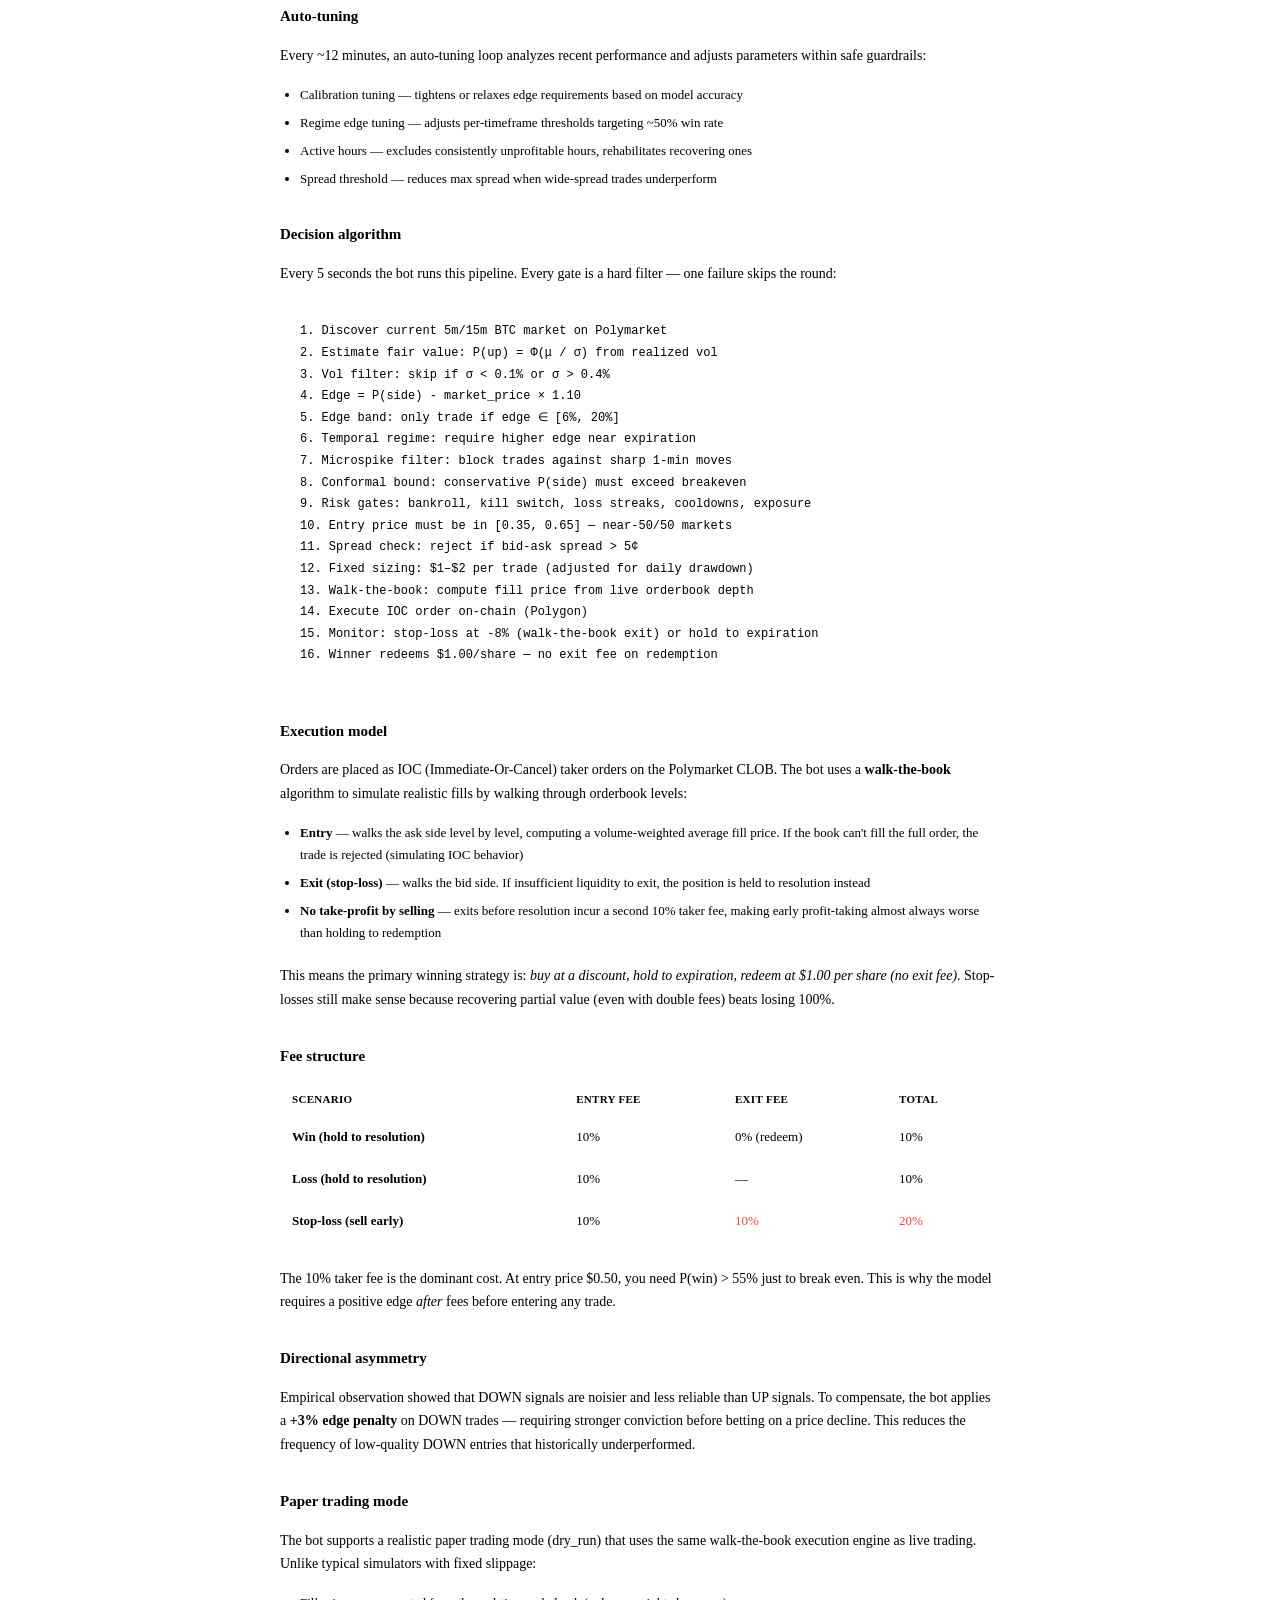
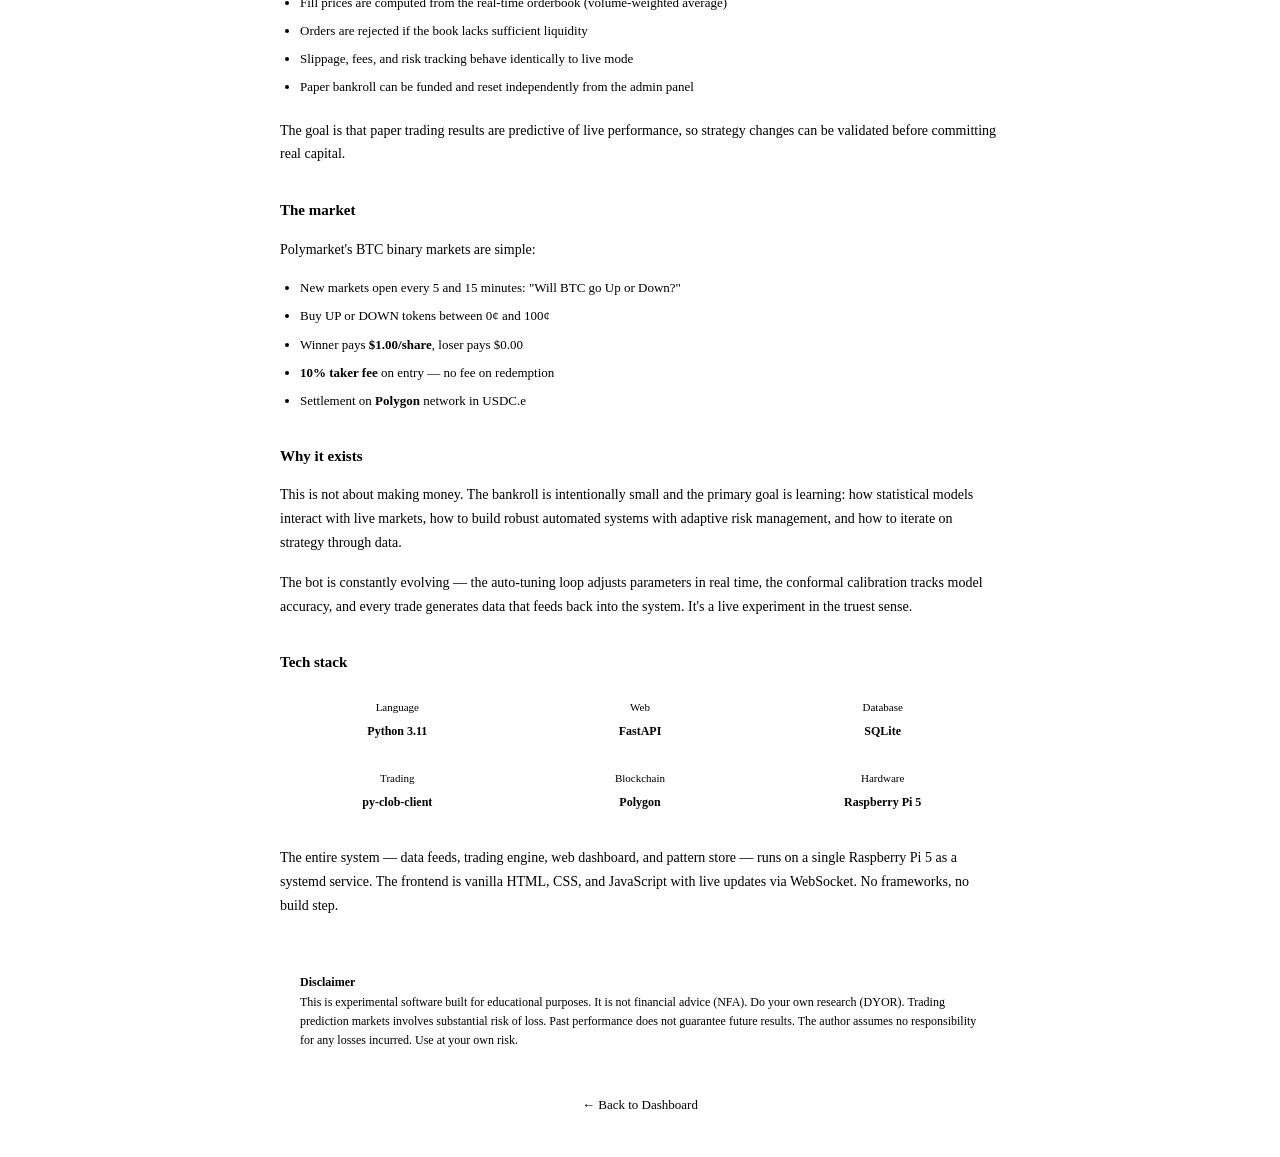
==== commit 41789d44: "feat: strategy v3 — orderbook walk, stats por timeframe, dynamic edge y UI refresh - Engine: mover k" ====
--- a/web/static/about.html
+++ b/web/static/about.html
@@ -4,7 +4,7 @@
     <meta charset="UTF-8">
     <meta name="viewport" content="width=device-width, initial-scale=1.0">
     <title>About Polybot</title>
-    <link rel="stylesheet" href="/static/style.css?v=12">
+    <link rel="stylesheet" href="/static/style.css?v=23">
 </head>
 <body>
     <header>
@@ -15,7 +15,7 @@
             <a href="/" class="header-link">Dashboard</a>
         </div>
     </header>
-    <div style="padding:4px 0;background:rgba(255,200,0,0.08);border-bottom:1px solid rgba(255,200,0,0.15);text-align:center;font-family:var(--font-sans);font-size:10px;color:var(--text-dim);letter-spacing:0.3px">
+    <div style="padding:4px 0;background:var(--surface-2);border-bottom:1px solid var(--border);text-align:center;font-family:var(--font-sans);font-size:10px;color:var(--text-dim);letter-spacing:0.3px">
         EXPERIMENTAL &mdash; Not Financial Advice &middot; DYOR &middot; Use at your own risk
     </div>
 
@@ -28,9 +28,9 @@
 
         <p style="color:var(--text-dim);font-size:14px;margin-bottom:20px">
             Polybot is an experimental automated trading bot for
-            <a href="https://polymarket.com" target="_blank" style="color:var(--accent);text-decoration:none">Polymarket</a>'s
-            BTC Up/Down 5-minute binary markets. It was built as a learning project to explore algorithmic trading,
-            signal processing, and market microstructure in a live environment with real money.
+            <a href="https://polymarket.com" target="_blank" style="color:var(--blue);text-decoration:none">Polymarket</a>'s
+            BTC Up/Down binary markets (5-minute and 15-minute). It was built as a learning project to explore
+            algorithmic trading, statistical modeling, and market microstructure in a live environment with real money.
         </p>
 
         <!-- How it works -->
@@ -41,35 +41,35 @@
 
         <div style="display:grid;grid-template-columns:1fr 1fr;gap:12px;margin-bottom:24px">
             <div style="padding:14px 16px;border:1px solid var(--border);border-radius:8px;background:var(--surface-2)">
-                <div style="font-size:11px;color:var(--accent);font-weight:700;letter-spacing:0.5px;margin-bottom:6px">1. DISCOVER</div>
-                <div style="font-size:12px;color:var(--text-dim)">Finds the current 5-min BTC market on Polymarket and subscribes to its orderbook</div>
+                <div style="font-size:11px;color:var(--text-secondary);font-weight:700;letter-spacing:0.5px;margin-bottom:6px">1. DISCOVER</div>
+                <div style="font-size:12px;color:var(--text-dim)">Finds the current 5m or 15m BTC market on Polymarket and subscribes to its orderbook</div>
             </div>
             <div style="padding:14px 16px;border:1px solid var(--border);border-radius:8px;background:var(--surface-2)">
                 <div style="font-size:11px;color:var(--green);font-weight:700;letter-spacing:0.5px;margin-bottom:6px">2. FAIR VALUE</div>
-                <div style="font-size:12px;color:var(--text-dim)">Estimates P(up) from realized volatility and drift, finds edge vs market price</div>
+                <div style="font-size:12px;color:var(--text-dim)">Estimates P(up) from realized volatility and drift, finds edge vs market price after fees</div>
             </div>
             <div style="padding:14px 16px;border:1px solid var(--border);border-radius:8px;background:var(--surface-2)">
                 <div style="font-size:11px;color:var(--yellow);font-weight:700;letter-spacing:0.5px;margin-bottom:6px">3. RISK CHECK</div>
-                <div style="font-size:12px;color:var(--text-dim)">Passes through 8 risk gates: loss streaks, exposure limits, circuit breakers</div>
+                <div style="font-size:12px;color:var(--text-dim)">Passes through 10 sequential risk gates including a kill switch and slippage monitoring</div>
             </div>
             <div style="padding:14px 16px;border:1px solid var(--border);border-radius:8px;background:var(--surface-2)">
                 <div style="font-size:11px;color:var(--blue, #60a5fa);font-weight:700;letter-spacing:0.5px;margin-bottom:6px">4. EXECUTE</div>
-                <div style="font-size:12px;color:var(--text-dim)">Places a limit order on-chain (Polygon), sizes proportionally to edge</div>
+                <div style="font-size:12px;color:var(--text-dim)">Places an IOC order on-chain (Polygon), with fixed sizing ($1&ndash;$2 per trade)</div>
             </div>
         </div>
 
         <p style="color:var(--text-dim);font-size:14px;margin-bottom:20px">
             At market expiration, winning positions automatically redeem $1.00 per share back to USDC.e,
             creating a self-funding loop. The bot learns from every trade through a k-NN pattern store
-            that feeds historical outcomes back into future decisions.
+            and continuously calibrates its model using conformal prediction residuals.
         </p>
 
         <!-- Fair Value Model -->
         <h3 style="font-size:15px;font-weight:600;margin:32px 0 12px;color:var(--text-primary)">Fair Value Model</h3>
 
         <p style="color:var(--text-dim);font-size:14px;margin-bottom:16px">
-            Instead of predicting direction, the bot estimates the <em>real probability</em> of BTC going up in the next 5 minutes
-            using realized volatility, then buys only when the market underprices that probability (after fees).
+            Instead of predicting direction, the bot estimates the <em>real probability</em> of BTC going up
+            using realized volatility, then buys only when the market underprices that probability (after the 10% fee).
         </p>
 
         <table style="width:100%;font-size:13px;border-collapse:collapse;margin-bottom:24px">
@@ -82,26 +82,30 @@
             <tbody>
                 <tr style="border-bottom:1px solid var(--border)">
                     <td style="padding:10px 12px;color:var(--text-primary);font-weight:600">&sigma; (vol)</td>
-                    <td style="padding:10px 12px;color:var(--text-dim)">std of 5-candle returns over ~1 hour of data</td>
+                    <td style="padding:10px 12px;color:var(--text-dim)">std of 5-candle returns over ~1 hour, scaled by &radic;(T/5) for longer markets</td>
                 </tr>
                 <tr style="border-bottom:1px solid var(--border)">
                     <td style="padding:10px 12px;color:var(--text-primary);font-weight:600">&mu; (drift)</td>
-                    <td style="padding:10px 12px;color:var(--text-dim)">EMA of recent returns + live 1-min momentum (30% blend)</td>
+                    <td style="padding:10px 12px;color:var(--text-dim)">EMA of recent returns (&alpha;=0.1) + live 1-min momentum (15% blend)</td>
                 </tr>
                 <tr style="border-bottom:1px solid var(--border)">
                     <td style="padding:10px 12px;color:var(--text-primary);font-weight:600">P(up)</td>
-                    <td style="padding:10px 12px;color:var(--text-dim)">&Phi;(&mu; / &sigma;) &mdash; normal CDF, capped at 75%</td>
+                    <td style="padding:10px 12px;color:var(--text-dim)">&Phi;(&mu; / &sigma;) &mdash; normal CDF, clamped to [5%, 75%]</td>
+                </tr>
+                <tr style="border-bottom:1px solid var(--border)">
+                    <td style="padding:10px 12px;color:var(--text-primary);font-weight:600">Edge</td>
+                    <td style="padding:10px 12px;color:var(--text-dim)">P(side) - market_price &times; 1.10 &mdash; only trade when edge is 6&ndash;20%</td>
                 </tr>
                 <tr>
-                    <td style="padding:10px 12px;color:var(--text-primary);font-weight:600">Edge</td>
-                    <td style="padding:10px 12px;color:var(--text-dim)">P(side) - market_price &times; 1.10 &mdash; only trade when edge is 4-8%</td>
+                    <td style="padding:10px 12px;color:var(--text-primary);font-weight:600">Calibration</td>
+                    <td style="padding:10px 12px;color:var(--text-dim)">Conformal eq metric (p90 residuals) &mdash; triggers kill switch when model drifts</td>
                 </tr>
             </tbody>
         </table>
 
         <p style="color:var(--text-dim);font-size:14px;margin-bottom:20px">
-            The model also filters by volatility regime: too low = no signal, too high = chaos.
-            Position sizing scales proportionally with edge magnitude.
+            The model also applies temporal regime thresholds &mdash; requiring higher edge as markets near expiration &mdash;
+            and filters out microspikes (sharp 1-min moves that distort signals).
         </p>
 
         <!-- Risk management -->
@@ -110,14 +114,28 @@
             Every potential trade passes through 10 sequential risk gates. If any gate fails, the trade is blocked:
         </p>
         <ul style="color:var(--text-dim);font-size:13px;margin-bottom:20px;padding-left:20px">
-            <li style="margin-bottom:6px">Bankroll floor &mdash; emergency stop below minimum balance</li>
+            <li style="margin-bottom:6px">Bankroll floor &mdash; emergency stop below $2</li>
             <li style="margin-bottom:6px">Consecutive loss cooldown &mdash; pauses after losing streaks</li>
             <li style="margin-bottom:6px">Circuit breaker &mdash; shuts down if win rate drops too low</li>
-            <li style="margin-bottom:6px">Max exposure &mdash; limits total open position value</li>
-            <li style="margin-bottom:6px">Position guard &mdash; only one position at a time</li>
-            <li style="margin-bottom:6px">Trade cooldown &mdash; minimum 2 minutes between trades (anti rapid-fire)</li>
-            <li style="margin-bottom:6px">Post-loss cooldown &mdash; 5-minute pause after every loss</li>
+            <li style="margin-bottom:6px">Max exposure &mdash; limits total open position value to $3.50</li>
+            <li style="margin-bottom:6px">Position guard &mdash; only one position per market</li>
+            <li style="margin-bottom:6px">Trade cooldown &mdash; minimum time between trades</li>
+            <li style="margin-bottom:6px">Daily stop-loss &mdash; hard stop at -$25/day</li>
+            <li style="margin-bottom:6px">Kill switch &mdash; multi-condition emergency halt (stale data, slippage, miscalibration, loss clusters)</li>
+            <li style="margin-bottom:6px">Slippage tightening &mdash; raises edge requirement when fill quality degrades</li>
             <li style="margin-bottom:6px">Drawdown scaling &mdash; automatically shrinks bet sizes on losing days</li>
+        </ul>
+
+        <!-- Auto-tuning -->
+        <h3 style="font-size:15px;font-weight:600;margin:32px 0 12px;color:var(--text-primary)">Auto-tuning</h3>
+        <p style="color:var(--text-dim);font-size:14px;margin-bottom:16px">
+            Every ~12 minutes, an auto-tuning loop analyzes recent performance and adjusts parameters within safe guardrails:
+        </p>
+        <ul style="color:var(--text-dim);font-size:13px;margin-bottom:20px;padding-left:20px">
+            <li style="margin-bottom:6px">Calibration tuning &mdash; tightens or relaxes edge requirements based on model accuracy</li>
+            <li style="margin-bottom:6px">Regime edge tuning &mdash; adjusts per-timeframe thresholds targeting ~50% win rate</li>
+            <li style="margin-bottom:6px">Active hours &mdash; excludes consistently unprofitable hours, rehabilitates recovering ones</li>
+            <li style="margin-bottom:6px">Spread threshold &mdash; reduces max spread when wide-spread trades underperform</li>
         </ul>
 
         <!-- Decision algorithm -->
@@ -127,26 +145,111 @@
         </p>
 
         <div style="font-family:var(--font-mono, monospace);font-size:12px;color:var(--text-dim);background:var(--surface-2);border:1px solid var(--border);border-radius:8px;padding:20px;margin-bottom:24px;line-height:1.8;overflow-x:auto">
-            <div><span style="color:var(--accent)">1.</span> Discover current 5-min BTC market on Polymarket</div>
+            <div><span style="color:var(--accent)">1.</span> Discover current 5m/15m BTC market on Polymarket</div>
             <div><span style="color:var(--accent)">2.</span> Estimate fair value: P(up) = &Phi;(&mu; / &sigma;) from realized vol</div>
-            <div><span style="color:var(--accent)">3.</span> Vol filter: skip if &sigma; &lt; 0.05% or &sigma; &gt; 0.4%</div>
+            <div><span style="color:var(--accent)">3.</span> Vol filter: skip if &sigma; &lt; 0.1% or &sigma; &gt; 0.4%</div>
             <div><span style="color:var(--accent)">4.</span> Edge = P(side) - market_price &times; 1.10</div>
-            <div><span style="color:var(--accent)">5.</span> Edge band: only trade if edge &isin; [4%, 8%]</div>
-            <div><span style="color:var(--accent)">6.</span> Risk gates: bankroll floor, loss streaks, cooldowns, exposure</div>
-            <div><span style="color:var(--accent)">7.</span> Entry price must be in [0.35, 0.65] &mdash; near-50/50 markets</div>
-            <div><span style="color:var(--accent)">8.</span> Spread check: reject if bid-ask spread &gt; 5&cent;</div>
-            <div><span style="color:var(--accent)">9.</span> Edge-proportional sizing: bigger edge &rarr; bigger bet</div>
-            <div><span style="color:var(--accent)">10.</span> Execute limit order on-chain (Polygon)</div>
-            <div><span style="color:var(--accent)">11.</span> Hold to expiration &rarr; winner redeems $1.00/share</div>
-        </div>
+            <div><span style="color:var(--accent)">5.</span> Edge band: only trade if edge &isin; [6%, 20%]</div>
+            <div><span style="color:var(--accent)">6.</span> Temporal regime: require higher edge near expiration</div>
+            <div><span style="color:var(--accent)">7.</span> Microspike filter: block trades against sharp 1-min moves</div>
+            <div><span style="color:var(--accent)">8.</span> Conformal bound: conservative P(side) must exceed breakeven</div>
+            <div><span style="color:var(--accent)">9.</span> Risk gates: bankroll, kill switch, loss streaks, cooldowns, exposure</div>
+            <div><span style="color:var(--accent)">10.</span> Entry price must be in [0.35, 0.65] &mdash; near-50/50 markets</div>
+            <div><span style="color:var(--accent)">11.</span> Spread check: reject if bid-ask spread &gt; 5&cent;</div>
+            <div><span style="color:var(--accent)">12.</span> Fixed sizing: $1&ndash;$2 per trade (adjusted for daily drawdown)</div>
+            <div><span style="color:var(--accent)">13.</span> Walk-the-book: compute fill price from live orderbook depth</div>
+            <div><span style="color:var(--accent)">14.</span> Execute IOC order on-chain (Polygon)</div>
+            <div><span style="color:var(--accent)">15.</span> Monitor: stop-loss at -8% (walk-the-book exit) or hold to expiration</div>
+            <div><span style="color:var(--accent)">16.</span> Winner redeems $1.00/share &mdash; no exit fee on redemption</div>
+        </div>
+
+        <!-- Execution model -->
+        <h3 style="font-size:15px;font-weight:600;margin:32px 0 12px;color:var(--text-primary)">Execution model</h3>
+        <p style="color:var(--text-dim);font-size:14px;margin-bottom:16px">
+            Orders are placed as IOC (Immediate-Or-Cancel) taker orders on the Polymarket CLOB.
+            The bot uses a <strong style="color:var(--text-primary)">walk-the-book</strong> algorithm
+            to simulate realistic fills by walking through orderbook levels:
+        </p>
+        <ul style="color:var(--text-dim);font-size:13px;margin-bottom:20px;padding-left:20px">
+            <li style="margin-bottom:6px"><strong style="color:var(--text-primary)">Entry</strong> &mdash; walks the ask side level by level, computing a volume-weighted average fill price. If the book can't fill the full order, the trade is rejected (simulating IOC behavior)</li>
+            <li style="margin-bottom:6px"><strong style="color:var(--text-primary)">Exit (stop-loss)</strong> &mdash; walks the bid side. If insufficient liquidity to exit, the position is held to resolution instead</li>
+            <li style="margin-bottom:6px"><strong style="color:var(--text-primary)">No take-profit by selling</strong> &mdash; exits before resolution incur a second 10% taker fee, making early profit-taking almost always worse than holding to redemption</li>
+        </ul>
+        <p style="color:var(--text-dim);font-size:14px;margin-bottom:16px">
+            This means the primary winning strategy is: <em>buy at a discount, hold to expiration, redeem at $1.00 per share (no exit fee)</em>.
+            Stop-losses still make sense because recovering partial value (even with double fees) beats losing 100%.
+        </p>
+
+        <!-- Fee structure -->
+        <h3 style="font-size:15px;font-weight:600;margin:32px 0 12px;color:var(--text-primary)">Fee structure</h3>
+        <table style="width:100%;font-size:13px;border-collapse:collapse;margin-bottom:24px">
+            <thead>
+                <tr style="border-bottom:1px solid var(--border)">
+                    <th style="text-align:left;padding:8px 12px;color:var(--text-dim);font-weight:600;font-size:11px;letter-spacing:0.3px">SCENARIO</th>
+                    <th style="text-align:left;padding:8px 12px;color:var(--text-dim);font-weight:600;font-size:11px;letter-spacing:0.3px">ENTRY FEE</th>
+                    <th style="text-align:left;padding:8px 12px;color:var(--text-dim);font-weight:600;font-size:11px;letter-spacing:0.3px">EXIT FEE</th>
+                    <th style="text-align:left;padding:8px 12px;color:var(--text-dim);font-weight:600;font-size:11px;letter-spacing:0.3px">TOTAL</th>
+                </tr>
+            </thead>
+            <tbody>
+                <tr style="border-bottom:1px solid var(--border)">
+                    <td style="padding:10px 12px;color:var(--text-primary);font-weight:600">Win (hold to resolution)</td>
+                    <td style="padding:10px 12px;color:var(--text-dim)">10%</td>
+                    <td style="padding:10px 12px;color:var(--green)">0% (redeem)</td>
+                    <td style="padding:10px 12px;color:var(--text-dim)">10%</td>
+                </tr>
+                <tr style="border-bottom:1px solid var(--border)">
+                    <td style="padding:10px 12px;color:var(--text-primary);font-weight:600">Loss (hold to resolution)</td>
+                    <td style="padding:10px 12px;color:var(--text-dim)">10%</td>
+                    <td style="padding:10px 12px;color:var(--text-dim)">&mdash;</td>
+                    <td style="padding:10px 12px;color:var(--text-dim)">10%</td>
+                </tr>
+                <tr>
+                    <td style="padding:10px 12px;color:var(--text-primary);font-weight:600">Stop-loss (sell early)</td>
+                    <td style="padding:10px 12px;color:var(--text-dim)">10%</td>
+                    <td style="padding:10px 12px;color:var(--red, #ef4444)">10%</td>
+                    <td style="padding:10px 12px;color:var(--red, #ef4444)">20%</td>
+                </tr>
+            </tbody>
+        </table>
+        <p style="color:var(--text-dim);font-size:14px;margin-bottom:16px">
+            The 10% taker fee is the dominant cost. At entry price $0.50, you need P(win) &gt; 55% just to break even.
+            This is why the model requires a positive edge <em>after</em> fees before entering any trade.
+        </p>
+
+        <!-- Asymmetric edge -->
+        <h3 style="font-size:15px;font-weight:600;margin:32px 0 12px;color:var(--text-primary)">Directional asymmetry</h3>
+        <p style="color:var(--text-dim);font-size:14px;margin-bottom:16px">
+            Empirical observation showed that DOWN signals are noisier and less reliable than UP signals.
+            To compensate, the bot applies a <strong style="color:var(--text-primary)">+3% edge penalty</strong>
+            on DOWN trades &mdash; requiring stronger conviction before betting on a price decline.
+            This reduces the frequency of low-quality DOWN entries that historically underperformed.
+        </p>
+
+        <!-- Paper trading -->
+        <h3 style="font-size:15px;font-weight:600;margin:32px 0 12px;color:var(--text-primary)">Paper trading mode</h3>
+        <p style="color:var(--text-dim);font-size:14px;margin-bottom:16px">
+            The bot supports a realistic paper trading mode (dry_run) that uses the same walk-the-book
+            execution engine as live trading. Unlike typical simulators with fixed slippage:
+        </p>
+        <ul style="color:var(--text-dim);font-size:13px;margin-bottom:20px;padding-left:20px">
+            <li style="margin-bottom:6px">Fill prices are computed from the real-time orderbook (volume-weighted average)</li>
+            <li style="margin-bottom:6px">Orders are rejected if the book lacks sufficient liquidity</li>
+            <li style="margin-bottom:6px">Slippage, fees, and risk tracking behave identically to live mode</li>
+            <li style="margin-bottom:6px">Paper bankroll can be funded and reset independently from the admin panel</li>
+        </ul>
+        <p style="color:var(--text-dim);font-size:14px;margin-bottom:16px">
+            The goal is that paper trading results are predictive of live performance, so strategy
+            changes can be validated before committing real capital.
+        </p>
 
         <!-- The market -->
         <h3 style="font-size:15px;font-weight:600;margin:32px 0 12px;color:var(--text-primary)">The market</h3>
         <p style="color:var(--text-dim);font-size:14px;margin-bottom:16px">
-            Polymarket's BTC 5-minute binary markets are simple:
-        </p>
-        <ul style="color:var(--text-dim);font-size:13px;margin-bottom:20px;padding-left:20px">
-            <li style="margin-bottom:6px">A new market opens every 5 minutes: "Will BTC go Up or Down?"</li>
+            Polymarket's BTC binary markets are simple:
+        </p>
+        <ul style="color:var(--text-dim);font-size:13px;margin-bottom:20px;padding-left:20px">
+            <li style="margin-bottom:6px">New markets open every 5 and 15 minutes: "Will BTC go Up or Down?"</li>
             <li style="margin-bottom:6px">Buy UP or DOWN tokens between 0&cent; and 100&cent;</li>
             <li style="margin-bottom:6px">Winner pays <strong style="color:var(--text-primary)">$1.00/share</strong>, loser pays $0.00</li>
             <li style="margin-bottom:6px"><strong style="color:var(--text-primary)">10% taker fee</strong> on entry &mdash; no fee on redemption</li>
@@ -157,13 +260,13 @@
         <h3 style="font-size:15px;font-weight:600;margin:32px 0 12px;color:var(--text-primary)">Why it exists</h3>
         <p style="color:var(--text-dim);font-size:14px;margin-bottom:16px">
             This is not about making money. The bankroll is intentionally small and the primary
-            goal is learning: how signals interact, how markets behave at the microstructure level, how to build
-            robust automated systems, and how to iterate on strategy through data.
-        </p>
-        <p style="color:var(--text-dim);font-size:14px;margin-bottom:16px">
-            The bot is constantly evolving &mdash; signals get tuned, risk rules get adjusted, new components
-            get added. Every trade generates data that feeds back into the system. It's a live
-            experiment in the truest sense.
+            goal is learning: how statistical models interact with live markets, how to build
+            robust automated systems with adaptive risk management, and how to iterate on strategy through data.
+        </p>
+        <p style="color:var(--text-dim);font-size:14px;margin-bottom:16px">
+            The bot is constantly evolving &mdash; the auto-tuning loop adjusts parameters in real time,
+            the conformal calibration tracks model accuracy, and every trade generates data that feeds
+            back into the system. It's a live experiment in the truest sense.
         </p>
 
         <!-- Tech stack -->
@@ -202,8 +305,8 @@
         </p>
 
         <!-- Disclaimer -->
-        <div style="margin:40px 0 24px;padding:16px 20px;border:1px solid rgba(255,200,0,0.15);border-radius:8px;background:rgba(255,200,0,0.04);font-size:12px;color:var(--text-dim);line-height:1.6">
-            <strong style="color:var(--yellow)">Disclaimer</strong><br>
+        <div style="margin:40px 0 24px;padding:16px 20px;border:1px solid var(--border);border-radius:8px;background:var(--surface-2);font-size:12px;color:var(--text-dim);line-height:1.6">
+            <strong style="color:var(--text-secondary)">Disclaimer</strong><br>
             This is experimental software built for educational purposes. It is not financial advice (NFA).
             Do your own research (DYOR). Trading prediction markets involves substantial risk of loss.
             Past performance does not guarantee future results. The author assumes no responsibility
